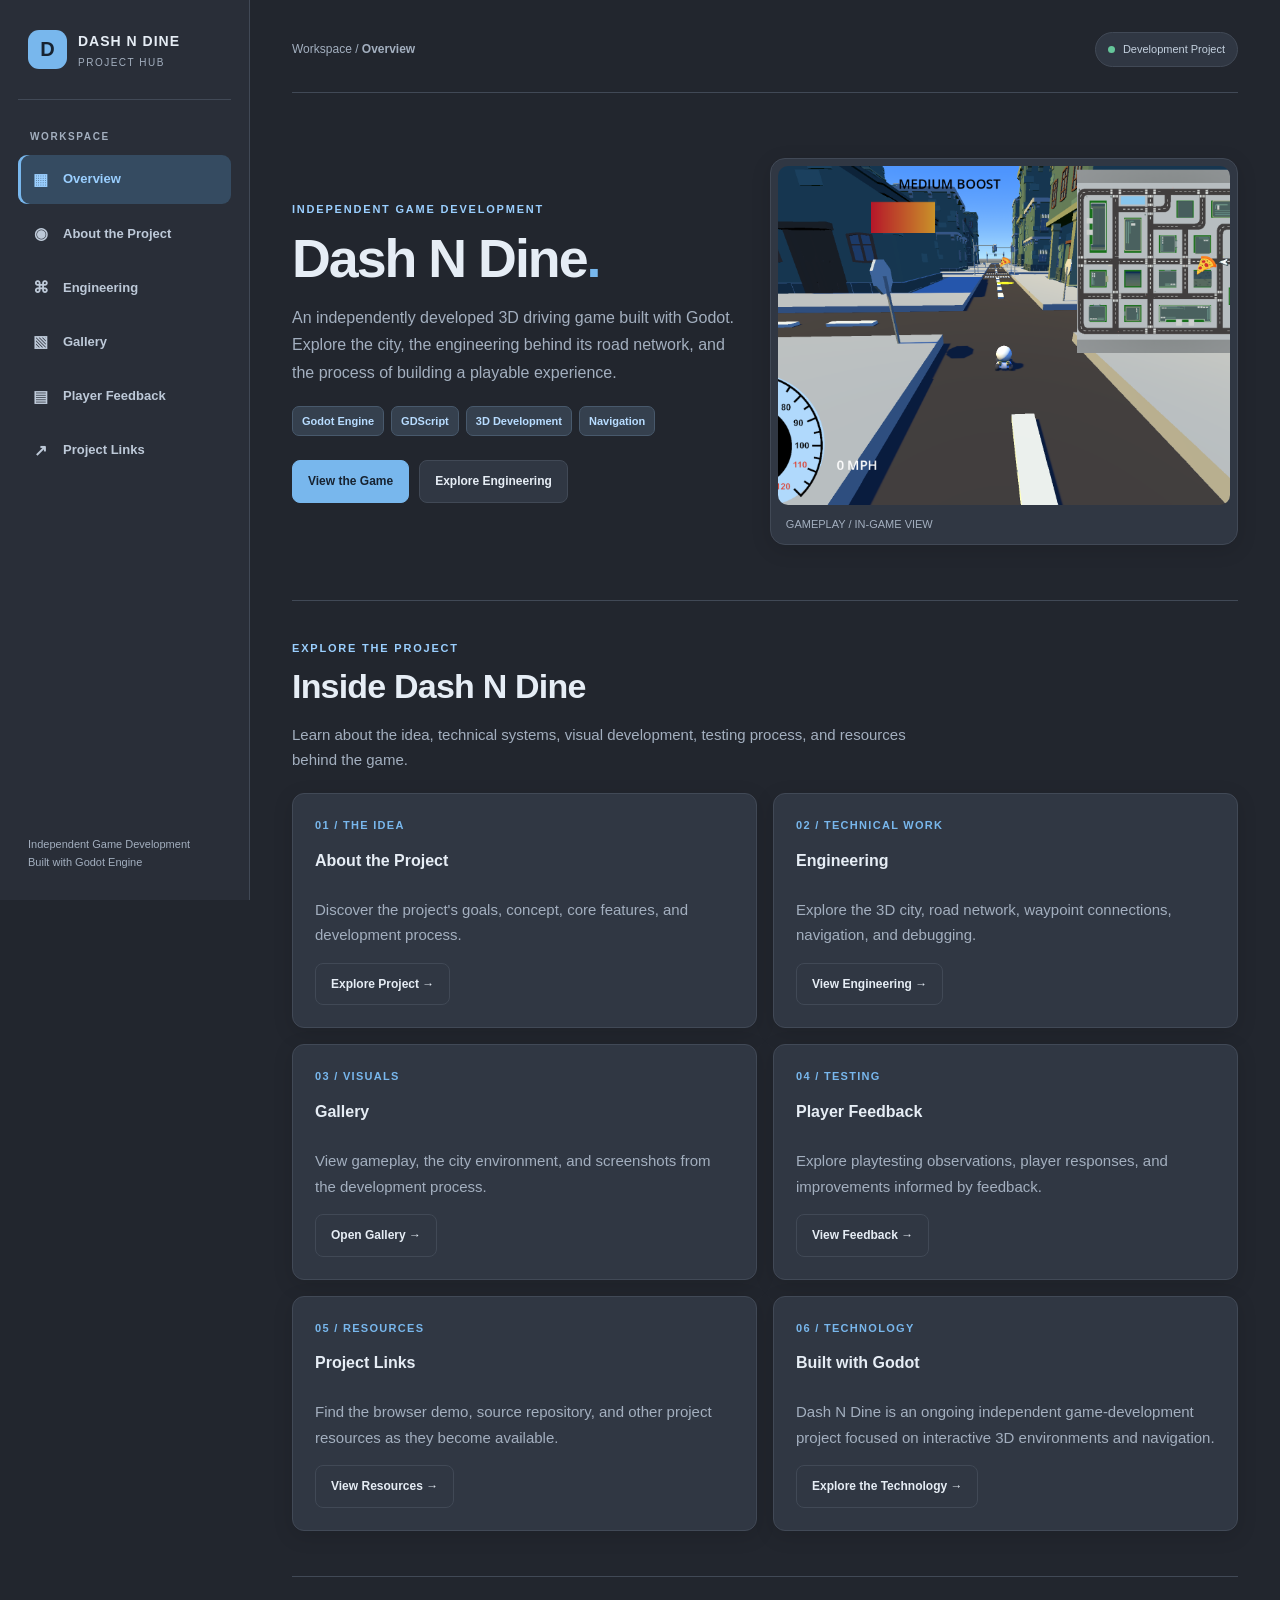
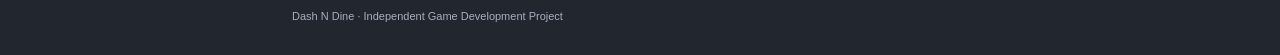
==== index.html @ 8d97a5c8 "Refactor styles and update navigation structure Updated color scheme and layout styles for improved " ====
<!DOCTYPE html>
<html lang="en">
<head>
  <meta charset="UTF-8">
  <meta name="viewport" content="width=device-width, initial-scale=1.0">
  <meta name="description" content="Dash N Dine — an independently developed 3D driving game built with Godot.">
  <meta name="theme-color" content="#22262e">
  <title>Dash N Dine | Project Hub</title>

  <style>
    :root {
      --bg: #22262e;
      --sidebar: #292e38;
      --panel: #303743;
      --blue: #78b7ed;
      --blue-dark: #9acfff;
      --blue-soft: #354b61;
      --text: #e6edf5;
      --muted: #a3afbf;
      --line: #414956;
      --shadow: 0 5px 20px #00000020;
    }

    * {
      box-sizing: border-box;
    }

    html {
      scroll-behavior: smooth;
    }

    body {
      margin: 0;
      background: var(--bg);
      color: var(--text);
      font: 15px/1.7 Arial, Helvetica, sans-serif;
    }

    a {
      color: inherit;
    }

    .sidebar {
      position: fixed;
      inset: 0 auto 0 0;
      width: 250px;
      background: var(--sidebar);
      border-right: 1px solid var(--line);
      padding: 28px 18px;
      display: flex;
      flex-direction: column;
      z-index: 10;
      overflow-y: auto;
    }

    .brand {
      display: flex;
      align-items: center;
      gap: 11px;
      padding: 0 10px 28px;
      border-bottom: 1px solid var(--line);
      text-decoration: none;
    }

    .brand-icon {
      display: grid;
      place-items: center;
      width: 39px;
      height: 39px;
      flex-shrink: 0;
      border-radius: 11px;
      background: var(--blue);
      color: #172331;
      font-weight: 900;
      font-size: 20px;
    }

    .brand-name {
      font-size: 14px;
      font-weight: 900;
      letter-spacing: 1px;
    }

    .brand-subtitle {
      display: block;
      color: var(--muted);
      font-size: 10px;
      letter-spacing: 1.5px;
    }

    .nav-label {
      padding: 28px 12px 10px;
      color: var(--muted);
      font-size: 10px;
      font-weight: 800;
      letter-spacing: 1.6px;
    }

    .nav-links {
      display: grid;
      gap: 5px;
    }

    .nav-links a {
      display: flex;
      align-items: center;
      gap: 12px;
      padding: 11px 12px;
      border-radius: 9px;
      color: #bdc9d8;
      font-size: 13px;
      font-weight: 600;
      text-decoration: none;
      transition: background .2s, color .2s;
    }

    .nav-links a:hover {
      background: #35404e;
      color: var(--blue-dark);
    }

    .nav-links a.active {
      background: var(--blue-soft);
      color: var(--blue-dark);
      box-shadow: inset 3px 0 var(--blue);
    }

    .nav-icon {
      width: 21px;
      text-align: center;
      font-size: 16px;
    }

    .sidebar-bottom {
      margin-top: auto;
      padding: 18px 10px 0;
      color: var(--muted);
      font-size: 11px;
    }

    main {
      margin-left: 250px;
      min-width: 0;
    }

    .content {
      width: min(1160px, 100%);
      margin: auto;
      padding: 32px 42px 0;
    }

    .topbar {
      display: flex;
      justify-content: space-between;
      align-items: center;
      gap: 15px;
      padding-bottom: 25px;
      border-bottom: 1px solid var(--line);
    }

    .breadcrumb {
      color: var(--muted);
      font-size: 12px;
    }

    .status {
      display: inline-flex;
      align-items: center;
      gap: 8px;
      background: var(--panel);
      border: 1px solid var(--line);
      border-radius: 20px;
      padding: 7px 12px;
      font-size: 11px;
      color: #c4d1df;
      white-space: nowrap;
    }

    .status-dot {
      width: 7px;
      height: 7px;
      border-radius: 50%;
      background: #65c69a;
    }

    .hero {
      display: grid;
      grid-template-columns: 1fr 1.05fr;
      align-items: center;
      gap: 32px;
      padding: 65px 0 55px;
      border-bottom: 1px solid var(--line);
    }

    .eyebrow {
      color: var(--blue-dark);
      font-size: 11px;
      font-weight: 800;
      letter-spacing: 1.8px;
      text-transform: uppercase;
    }

    h1 {
      margin: 9px 0 12px;
      font-size: clamp(36px, 4.2vw, 57px);
      line-height: 1.12;
      letter-spacing: -2px;
    }

    h2 {
      margin: 8px 0 12px;
      font-size: clamp(25px, 3vw, 34px);
      line-height: 1.2;
      letter-spacing: -.8px;
    }

    h3 {
      margin: 0 0 8px;
      font-size: 16px;
    }

    p {
      color: var(--muted);
    }

    .lead {
      max-width: 650px;
      font-size: 16px;
    }

    .hero-image {
      margin: 0;
      padding: 7px;
      background: var(--panel);
      border: 1px solid var(--line);
      border-radius: 15px;
      box-shadow: var(--shadow);
    }

    .hero-image img {
      display: block;
      width: 100%;
      aspect-ratio: 4 / 3;
      object-fit: cover;
      border-radius: 10px;
    }

    figcaption {
      padding: 10px 8px 4px;
      color: var(--muted);
      font-size: 11px;
    }

    .tags {
      display: flex;
      flex-wrap: wrap;
      gap: 7px;
      margin-top: 20px;
    }

    .tag {
      background: #35404e;
      border: 1px solid #48596c;
      color: #b8dcff;
      border-radius: 7px;
      padding: 5px 9px;
      font-size: 11px;
      font-weight: 700;
    }

    .actions {
      display: flex;
      flex-wrap: wrap;
      gap: 10px;
      margin-top: 24px;
    }

    .button {
      display: inline-block;
      border: 1px solid var(--line);
      border-radius: 8px;
      background: var(--panel);
      color: var(--text);
      padding: 10px 15px;
      font-size: 12px;
      font-weight: 700;
      text-decoration: none;
      transition: transform .2s, background .2s;
    }

    .button:hover {
      transform: translateY(-2px);
      background: #394352;
    }

    .button.primary {
      background: var(--blue);
      border-color: var(--blue);
      color: #172331;
    }

    .button.primary:hover {
      background: #9acfff;
    }

    .section-heading {
      margin: 38px 0 20px;
    }

    .section-heading p {
      max-width: 650px;
    }

    .grid {
      display: grid;
      grid-template-columns: repeat(2, minmax(0, 1fr));
      gap: 16px;
    }

    .card {
      min-width: 0;
      background: var(--panel);
      border: 1px solid var(--line);
      border-radius: 12px;
      padding: 22px;
      box-shadow: var(--shadow);
    }

    .card p:last-child {
      margin-bottom: 0;
    }

    .card-number {
      margin-bottom: 12px;
      color: var(--blue);
      font-size: 11px;
      font-weight: 800;
      letter-spacing: 1.3px;
    }

    .page-card {
      display: flex;
      flex-direction: column;
      min-height: 190px;
    }

    .page-card .button {
      align-self: flex-start;
      margin-top: auto;
    }

    footer {
      padding: 30px 0;
      color: var(--muted);
      font-size: 11px;
      border-top: 1px solid var(--line);
      margin-top: 45px;
    }

    @media (max-width: 1100px) {
      .sidebar {
        width: 215px;
      }

      main {
        margin-left: 215px;
      }

      .content {
        padding: 28px 25px 0;
      }

      .hero {
        grid-template-columns: 1fr;
      }

      .hero-image {
        max-width: 700px;
      }
    }

    @media (max-width: 700px) {
      .sidebar {
        position: sticky;
        top: 0;
        width: 100%;
        height: auto;
        padding: 10px 14px;
        border-right: 0;
        border-bottom: 1px solid var(--line);
      }

      .brand {
        padding: 0 2px 10px;
        border-bottom: 0;
      }

      .brand-icon {
        width: 32px;
        height: 32px;
        font-size: 16px;
      }

      .nav-label,
      .sidebar-bottom {
        display: none;
      }

      .nav-links {
        display: flex;
        gap: 5px;
        overflow-x: auto;
        padding: 3px 0;
      }

      .nav-links a {
        flex: 0 0 auto;
        padding: 8px 10px;
        font-size: 11px;
      }

      .nav-icon {
        display: none;
      }

      main {
        margin-left: 0;
      }

      .content {
        padding: 0 18px;
      }

      .topbar {
        padding: 18px 0;
      }

      .hero {
        padding: 40px 0;
      }

      .grid {
        grid-template-columns: 1fr;
      }

      h1 {
        font-size: 43px;
      }

      .status {
        font-size: 10px;
        padding: 6px 9px;
      }
    }
  </style>
</head>

<body>
  <aside class="sidebar">
    <a class="brand" href="index.html" aria-label="Dash N Dine home">
      <span class="brand-icon">D</span>
      <span>
        <span class="brand-name">DASH N DINE</span>
        <span class="brand-subtitle">PROJECT HUB</span>
      </span>
    </a>

    <div class="nav-label">WORKSPACE</div>

    <nav class="nav-links" aria-label="Main navigation">
      <a class="active" aria-current="page" href="index.html">
        <span class="nav-icon">▦</span>Overview
      </a>
      <a href="about.html">
        <span class="nav-icon">◉</span>About the Project
      </a>
      <a href="engineering.html">
        <span class="nav-icon">⌘</span>Engineering
      </a>
      <a href="gallery.html">
        <span class="nav-icon">▧</span>Gallery
      </a>
      <a href="feedback.html">
        <span class="nav-icon">▤</span>Player Feedback
      </a>
      <a href="links.html">
        <span class="nav-icon">↗</span>Project Links
      </a>
    </nav>

    <div class="sidebar-bottom">
      Independent Game Development<br>
      Built with Godot Engine
    </div>
  </aside>

  <main>
    <div class="content">
      <div class="topbar">
        <div class="breadcrumb">Workspace / <strong>Overview</strong></div>
        <div class="status">
          <span class="status-dot"></span>
          Development Project
        </div>
      </div>

      <section class="hero" id="overview">
        <div>
          <div class="eyebrow">Independent Game Development</div>
          <h1>Dash N Dine<span style="color:var(--blue)">.</span></h1>

          <p class="lead">
            An independently developed 3D driving game built with Godot.
            Explore the city, the engineering behind its road network,
            and the process of building a playable experience.
          </p>

          <div class="tags">
            <span class="tag">Godot Engine</span>
            <span class="tag">GDScript</span>
            <span class="tag">3D Development</span>
            <span class="tag">Navigation</span>
          </div>

          <div class="actions">
            <a class="button primary" href="gallery.html">View the Game</a>
            <a class="button" href="engineering.html">Explore Engineering</a>
          </div>
        </div>

        <figure class="hero-image">
          <img
            src="images/gameplay.png.png"
            alt="Dash N Dine gameplay with its city and minimap"
          >
          <figcaption>GAMEPLAY / IN-GAME VIEW</figcaption>
        </figure>
      </section>

      <div class="section-heading">
        <div class="eyebrow">EXPLORE THE PROJECT</div>
        <h2>Inside Dash N Dine</h2>
        <p>
          Learn about the idea, technical systems, visual development,
          testing process, and resources behind the game.
        </p>
      </div>

      <div class="grid">
        <article class="card page-card">
          <div class="card-number">01 / THE IDEA</div>
          <h3>About the Project</h3>
          <p>
            Discover the project's goals, concept, core features,
            and development process.
          </p>
          <a class="button" href="about.html">Explore Project →</a>
        </article>

        <article class="card page-card">
          <div class="card-number">02 / TECHNICAL WORK</div>
          <h3>Engineering</h3>
          <p>
            Explore the 3D city, road network, waypoint connections,
            navigation, and debugging.
          </p>
          <a class="button" href="engineering.html">View Engineering →</a>
        </article>

        <article class="card page-card">
          <div class="card-number">03 / VISUALS</div>
          <h3>Gallery</h3>
          <p>
            View gameplay, the city environment, and screenshots
            from the development process.
          </p>
          <a class="button" href="gallery.html">Open Gallery →</a>
        </article>

        <article class="card page-card">
          <div class="card-number">04 / TESTING</div>
          <h3>Player Feedback</h3>
          <p>
            Explore playtesting observations, player responses,
            and improvements informed by feedback.
          </p>
          <a class="button" href="feedback.html">View Feedback →</a>
        </article>

        <article class="card page-card">
          <div class="card-number">05 / RESOURCES</div>
          <h3>Project Links</h3>
          <p>
            Find the browser demo, source repository, and other
            project resources as they become available.
          </p>
          <a class="button" href="links.html">View Resources →</a>
        </article>

        <article class="card page-card">
          <div class="card-number">06 / TECHNOLOGY</div>
          <h3>Built with Godot</h3>
          <p>
            Dash N Dine is an ongoing independent game-development
            project focused on interactive 3D environments and navigation.
          </p>
          <a class="button" href="engineering.html">Explore the Technology →</a>
        </article>
      </div>

      <footer>
        Dash N Dine · Independent Game Development Project
      </footer>
    </div>
  </main>
</body>
</html>
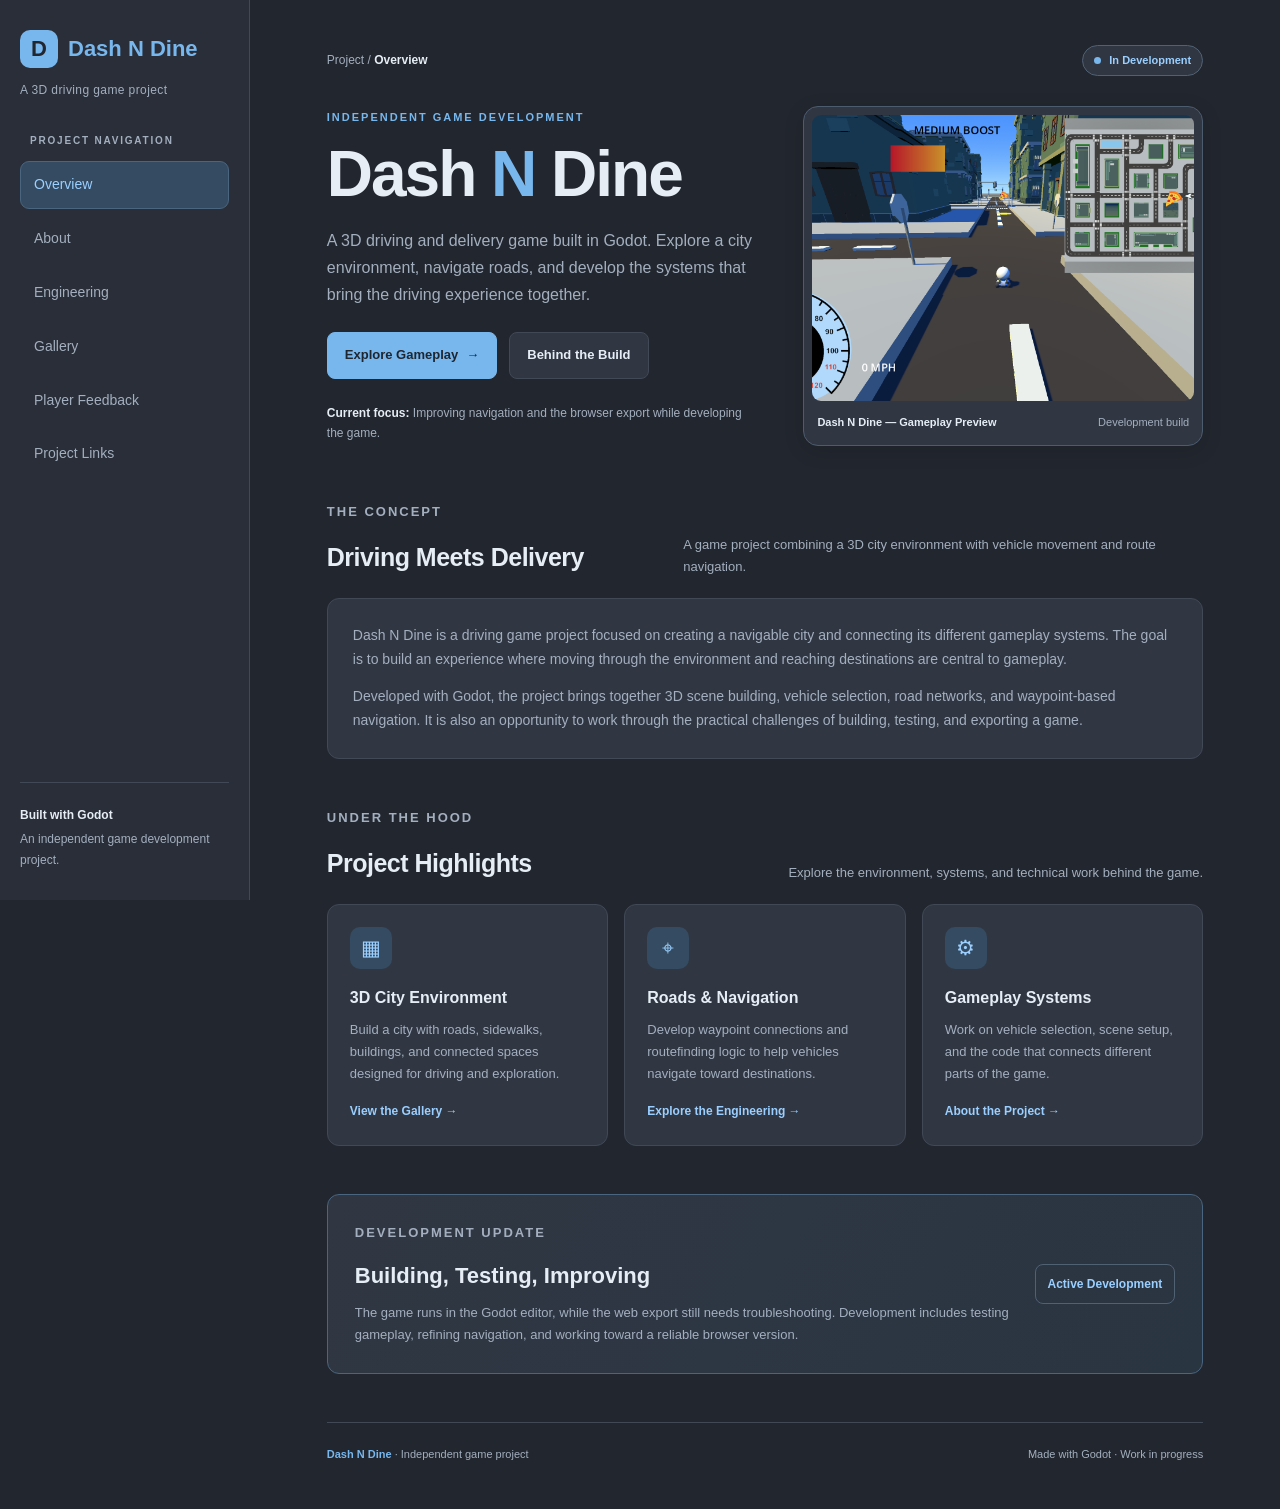
==== commit 1ef4c04f: "Update index.html" ====
--- a/index.html
+++ b/index.html
@@ -4,9 +4,8 @@
 <head>
   <meta charset="UTF-8">
   <meta name="viewport" content="width=device-width, initial-scale=1.0">
-  <meta name="description" content="Dash N Dine — an independently developed 3D driving game built with Godot.">
-  <meta name="theme-color" content="#22262e">
-  <title>Dash N Dine | Project Hub</title>
+  <meta name="description" content="Explore Dash N Dine, a 3D driving and delivery game built with Godot. Discover the gameplay, engineering, and development process.">
+  <title>Dash N Dine | Overview</title>
 
   <style>
     :root {
@@ -24,6 +23,8 @@
 
     * {
       box-sizing: border-box;
+      margin: 0;
+      padding: 0;
     }
 
     html {
@@ -31,331 +32,408 @@
     }
 
     body {
-      margin: 0;
       background: var(--bg);
       color: var(--text);
-      font: 15px/1.7 Arial, Helvetica, sans-serif;
+      font-family: "Segoe UI", Arial, sans-serif;
+      line-height: 1.7;
     }
 
     a {
       color: inherit;
+      text-decoration: none;
     }
 
     .sidebar {
       position: fixed;
       inset: 0 auto 0 0;
+      z-index: 10;
       width: 250px;
+      padding: 30px 20px;
       background: var(--sidebar);
       border-right: 1px solid var(--line);
-      padding: 28px 18px;
       display: flex;
       flex-direction: column;
-      z-index: 10;
-      overflow-y: auto;
     }
 
     .brand {
       display: flex;
       align-items: center;
-      gap: 11px;
-      padding: 0 10px 28px;
-      border-bottom: 1px solid var(--line);
-      text-decoration: none;
+      gap: 10px;
+      margin-bottom: 5px;
+      color: var(--blue);
+      font-size: 22px;
+      font-weight: 800;
+      line-height: 1.3;
     }
 
     .brand-icon {
-      display: grid;
-      place-items: center;
-      width: 39px;
-      height: 39px;
+      width: 38px;
+      height: 38px;
+      min-width: 38px;
+      display: inline-flex;
+      align-items: center;
+      justify-content: center;
       flex-shrink: 0;
-      border-radius: 11px;
-      background: var(--blue);
-      color: #172331;
+      border-radius: 10px;
+      background-color: var(--blue);
+      color: var(--bg);
+      font-size: 22px;
       font-weight: 900;
-      font-size: 20px;
-    }
-
-    .brand-name {
-      font-size: 14px;
-      font-weight: 900;
-      letter-spacing: 1px;
-    }
-
-    .brand-subtitle {
-      display: block;
-      color: var(--muted);
-      font-size: 10px;
-      letter-spacing: 1.5px;
+      line-height: 1;
+      text-align: center;
+      visibility: visible;
+      opacity: 1;
+    }
+
+    .tagline {
+      margin: 7px 0 32px;
+      color: var(--muted);
+      font-size: 12px;
+      letter-spacing: 0.4px;
     }
 
     .nav-label {
-      padding: 28px 12px 10px;
+      margin: 0 0 12px 10px;
       color: var(--muted);
       font-size: 10px;
       font-weight: 800;
-      letter-spacing: 1.6px;
+      letter-spacing: 1.8px;
+      text-transform: uppercase;
     }
 
     .nav-links {
-      display: grid;
-      gap: 5px;
+      display: flex;
+      flex-direction: column;
+      gap: 6px;
     }
 
     .nav-links a {
-      display: flex;
-      align-items: center;
-      gap: 12px;
-      padding: 11px 12px;
+      padding: 11px 13px;
+      border: 1px solid transparent;
       border-radius: 9px;
-      color: #bdc9d8;
-      font-size: 13px;
-      font-weight: 600;
-      text-decoration: none;
-      transition: background .2s, color .2s;
-    }
-
-    .nav-links a:hover {
-      background: #35404e;
-      color: var(--blue-dark);
-    }
-
+      color: var(--muted);
+      font-size: 14px;
+      transition: background 0.2s, color 0.2s;
+    }
+
+    .nav-links a:hover,
     .nav-links a.active {
       background: var(--blue-soft);
+      border-color: #496580;
       color: var(--blue-dark);
-      box-shadow: inset 3px 0 var(--blue);
-    }
-
-    .nav-icon {
-      width: 21px;
-      text-align: center;
-      font-size: 16px;
     }
 
     .sidebar-bottom {
       margin-top: auto;
-      padding: 18px 10px 0;
-      color: var(--muted);
-      font-size: 11px;
+      padding-top: 22px;
+      border-top: 1px solid var(--line);
+      color: var(--muted);
+      font-size: 12px;
+    }
+
+    .sidebar-bottom strong {
+      display: block;
+      margin-bottom: 4px;
+      color: var(--text);
     }
 
     main {
+      max-width: 1500px;
+      min-height: 100vh;
       margin-left: 250px;
-      min-width: 0;
-    }
-
-    .content {
-      width: min(1160px, 100%);
-      margin: auto;
-      padding: 32px 42px 0;
-    }
-
-    .topbar {
+      padding: 45px 6%;
+    }
+
+    .topline {
       display: flex;
       justify-content: space-between;
       align-items: center;
       gap: 15px;
-      padding-bottom: 25px;
-      border-bottom: 1px solid var(--line);
-    }
-
-    .breadcrumb {
+      margin-bottom: 30px;
       color: var(--muted);
       font-size: 12px;
+    }
+
+    .breadcrumb strong {
+      color: var(--text);
+      font-weight: 600;
     }
 
     .status {
       display: inline-flex;
       align-items: center;
       gap: 8px;
-      background: var(--panel);
-      border: 1px solid var(--line);
-      border-radius: 20px;
-      padding: 7px 12px;
+      padding: 5px 11px;
+      border: 1px solid #506174;
+      border-radius: 100px;
+      background: #303743;
+      color: var(--blue-dark);
+      white-space: nowrap;
       font-size: 11px;
-      color: #c4d1df;
-      white-space: nowrap;
+      font-weight: 700;
     }
 
     .status-dot {
       width: 7px;
       height: 7px;
       border-radius: 50%;
-      background: #65c69a;
+      background: var(--blue);
     }
 
     .hero {
       display: grid;
-      grid-template-columns: 1fr 1.05fr;
+      grid-template-columns: 1fr 0.92fr;
       align-items: center;
-      gap: 32px;
-      padding: 65px 0 55px;
-      border-bottom: 1px solid var(--line);
+      gap: 42px;
+      margin-bottom: 55px;
     }
 
     .eyebrow {
-      color: var(--blue-dark);
+      margin-bottom: 13px;
+      color: var(--blue);
       font-size: 11px;
       font-weight: 800;
-      letter-spacing: 1.8px;
+      letter-spacing: 2px;
       text-transform: uppercase;
     }
 
     h1 {
-      margin: 9px 0 12px;
-      font-size: clamp(36px, 4.2vw, 57px);
-      line-height: 1.12;
+      margin-bottom: 18px;
+      font-size: clamp(38px, 5vw, 64px);
+      font-weight: 850;
       letter-spacing: -2px;
-    }
-
-    h2 {
-      margin: 8px 0 12px;
-      font-size: clamp(25px, 3vw, 34px);
-      line-height: 1.2;
-      letter-spacing: -.8px;
-    }
-
-    h3 {
-      margin: 0 0 8px;
+      line-height: 1.08;
+    }
+
+    h1 span {
+      color: var(--blue);
+    }
+
+    .hero-description {
+      max-width: 540px;
+      margin-bottom: 24px;
+      color: var(--muted);
       font-size: 16px;
     }
 
-    p {
-      color: var(--muted);
-    }
-
-    .lead {
-      max-width: 650px;
-      font-size: 16px;
-    }
-
-    .hero-image {
-      margin: 0;
-      padding: 7px;
-      background: var(--panel);
-      border: 1px solid var(--line);
-      border-radius: 15px;
-      box-shadow: var(--shadow);
-    }
-
-    .hero-image img {
-      display: block;
-      width: 100%;
-      aspect-ratio: 4 / 3;
-      object-fit: cover;
-      border-radius: 10px;
-    }
-
-    figcaption {
-      padding: 10px 8px 4px;
-      color: var(--muted);
-      font-size: 11px;
-    }
-
-    .tags {
+    .hero-buttons {
       display: flex;
       flex-wrap: wrap;
-      gap: 7px;
-      margin-top: 20px;
-    }
-
-    .tag {
-      background: #35404e;
-      border: 1px solid #48596c;
-      color: #b8dcff;
-      border-radius: 7px;
-      padding: 5px 9px;
-      font-size: 11px;
-      font-weight: 700;
-    }
-
-    .actions {
-      display: flex;
-      flex-wrap: wrap;
-      gap: 10px;
-      margin-top: 24px;
+      gap: 12px;
+      margin-bottom: 24px;
     }
 
     .button {
-      display: inline-block;
+      display: inline-flex;
+      justify-content: center;
+      align-items: center;
+      gap: 8px;
+      padding: 11px 17px;
       border: 1px solid var(--line);
       border-radius: 8px;
       background: var(--panel);
       color: var(--text);
-      padding: 10px 15px;
-      font-size: 12px;
-      font-weight: 700;
-      text-decoration: none;
-      transition: transform .2s, background .2s;
+      font-size: 13px;
+      font-weight: 750;
+      transition: transform 0.2s, background 0.2s;
     }
 
     .button:hover {
       transform: translateY(-2px);
-      background: #394352;
-    }
-
-    .button.primary {
+      border-color: var(--blue);
+    }
+
+    .button-primary {
+      border-color: var(--blue);
       background: var(--blue);
-      border-color: var(--blue);
-      color: #172331;
-    }
-
-    .button.primary:hover {
-      background: #9acfff;
+      color: #202630;
+    }
+
+    .button-primary:hover {
+      background: var(--blue-dark);
+    }
+
+    .hero-note {
+      color: var(--muted);
+      font-size: 12px;
+    }
+
+    .hero-note strong {
+      color: var(--text);
+    }
+
+    .hero-image-wrap {
+      position: relative;
+      overflow: hidden;
+      padding: 8px;
+      border: 1px solid #4c5c6f;
+      border-radius: 15px;
+      background: var(--panel);
+      box-shadow: var(--shadow);
+    }
+
+    .hero-image {
+      display: block;
+      width: 100%;
+      aspect-ratio: 4 / 3;
+      border-radius: 9px;
+      object-fit: cover;
+      object-position: center;
+    }
+
+    .image-caption {
+      display: flex;
+      justify-content: space-between;
+      flex-wrap: wrap;
+      gap: 6px;
+      padding: 12px 5px 5px;
+      color: var(--muted);
+      font-size: 11px;
+    }
+
+    .image-caption strong {
+      color: var(--text);
+    }
+
+    .section {
+      margin-bottom: 48px;
     }
 
     .section-heading {
-      margin: 38px 0 20px;
+      display: flex;
+      justify-content: space-between;
+      align-items: end;
+      gap: 20px;
+      margin-bottom: 20px;
+    }
+
+    .section-heading h2 {
+      font-size: 25px;
+      font-weight: 800;
+      letter-spacing: -0.5px;
     }
 
     .section-heading p {
-      max-width: 650px;
-    }
-
-    .grid {
-      display: grid;
-      grid-template-columns: repeat(2, minmax(0, 1fr));
-      gap: 16px;
-    }
-
-    .card {
-      min-width: 0;
-      background: var(--panel);
+      max-width: 520px;
+      color: var(--muted);
+      font-size: 13px;
+    }
+
+    .overview-card {
+      padding: 25px;
       border: 1px solid var(--line);
       border-radius: 12px;
+      background: var(--panel);
+    }
+
+    .overview-card p {
+      color: var(--muted);
+      font-size: 14px;
+    }
+
+    .overview-card p + p {
+      margin-top: 13px;
+    }
+
+    .feature-grid {
+      display: grid;
+      grid-template-columns: repeat(3, minmax(0, 1fr));
+      gap: 16px;
+    }
+
+    .feature-card {
       padding: 22px;
-      box-shadow: var(--shadow);
-    }
-
-    .card p:last-child {
-      margin-bottom: 0;
-    }
-
-    .card-number {
-      margin-bottom: 12px;
+      border: 1px solid var(--line);
+      border-radius: 12px;
+      background: var(--panel);
+      transition: transform 0.2s, border-color 0.2s;
+    }
+
+    .feature-card:hover {
+      transform: translateY(-3px);
+      border-color: #5c83a6;
+    }
+
+    .feature-icon {
+      display: flex;
+      align-items: center;
+      justify-content: center;
+      width: 42px;
+      height: 42px;
+      margin-bottom: 15px;
+      border-radius: 10px;
+      background: var(--blue-soft);
+      color: var(--blue-dark);
+      font-size: 21px;
+    }
+
+    .feature-card h3 {
+      margin-bottom: 8px;
+      font-size: 16px;
+    }
+
+    .feature-card p {
+      color: var(--muted);
+      font-size: 13px;
+    }
+
+    .feature-link {
+      display: inline-block;
+      margin-top: 15px;
+      color: var(--blue-dark);
+      font-size: 12px;
+      font-weight: 750;
+    }
+
+    .feature-link:hover {
+      text-decoration: underline;
+    }
+
+    .development-panel {
+      display: grid;
+      grid-template-columns: 1fr auto;
+      align-items: center;
+      gap: 25px;
+      padding: 27px;
+      border: 1px solid #496580;
+      border-radius: 12px;
+      background: linear-gradient(120deg, #303743, #2a3542);
+    }
+
+    .development-panel h2 {
+      margin-bottom: 8px;
+      font-size: 22px;
+    }
+
+    .development-panel p {
+      max-width: 680px;
+      color: var(--muted);
+      font-size: 13px;
+    }
+
+    .development-tag {
+      padding: 9px 12px;
+      border: 1px solid #506174;
+      border-radius: 8px;
+      color: var(--blue-dark);
+      font-size: 12px;
+      font-weight: 750;
+      white-space: nowrap;
+    }
+
+    .footer {
+      display: flex;
+      justify-content: space-between;
+      flex-wrap: wrap;
+      gap: 12px;
+      padding-top: 22px;
+      border-top: 1px solid var(--line);
+      color: var(--muted);
+      font-size: 11px;
+    }
+
+    .footer strong {
       color: var(--blue);
-      font-size: 11px;
-      font-weight: 800;
-      letter-spacing: 1.3px;
-    }
-
-    .page-card {
-      display: flex;
-      flex-direction: column;
-      min-height: 190px;
-    }
-
-    .page-card .button {
-      align-self: flex-start;
-      margin-top: auto;
-    }
-
-    footer {
-      padding: 30px 0;
-      color: var(--muted);
-      font-size: 11px;
-      border-top: 1px solid var(--line);
-      margin-top: 45px;
     }
 
     @media (max-width: 1100px) {
@@ -365,92 +443,122 @@
 
       main {
         margin-left: 215px;
-      }
-
-      .content {
-        padding: 28px 25px 0;
+        padding: 35px 4%;
       }
 
       .hero {
-        grid-template-columns: 1fr;
-      }
-
-      .hero-image {
-        max-width: 700px;
-      }
-    }
-
-    @media (max-width: 700px) {
+        gap: 25px;
+      }
+
+      .feature-grid {
+        grid-template-columns: repeat(2, minmax(0, 1fr));
+      }
+    }
+
+    @media (max-width: 760px) {
       .sidebar {
         position: sticky;
         top: 0;
         width: 100%;
         height: auto;
-        padding: 10px 14px;
-        border-right: 0;
+        padding: 12px 16px;
+        border-right: none;
         border-bottom: 1px solid var(--line);
       }
 
       .brand {
-        padding: 0 2px 10px;
-        border-bottom: 0;
+        margin: 0;
+        font-size: 19px;
       }
 
       .brand-icon {
-        width: 32px;
-        height: 32px;
-        font-size: 16px;
-      }
-
+        width: 34px;
+        height: 34px;
+        min-width: 34px;
+        font-size: 20px;
+      }
+
+      .tagline,
       .nav-label,
       .sidebar-bottom {
         display: none;
       }
 
       .nav-links {
-        display: flex;
+        flex-direction: row;
         gap: 5px;
         overflow-x: auto;
-        padding: 3px 0;
+        margin-top: 10px;
+        padding-bottom: 2px;
       }
 
       .nav-links a {
-        flex: 0 0 auto;
-        padding: 8px 10px;
-        font-size: 11px;
-      }
-
-      .nav-icon {
-        display: none;
+        flex-shrink: 0;
+        padding: 7px 10px;
+        font-size: 12px;
       }
 
       main {
         margin-left: 0;
-      }
-
-      .content {
-        padding: 0 18px;
-      }
-
-      .topbar {
-        padding: 18px 0;
+        padding: 28px 20px;
       }
 
       .hero {
-        padding: 40px 0;
-      }
-
-      .grid {
         grid-template-columns: 1fr;
+        gap: 25px;
       }
 
       h1 {
-        font-size: 43px;
-      }
-
-      .status {
-        font-size: 10px;
-        padding: 6px 9px;
+        font-size: 46px;
+      }
+
+      .section-heading {
+        align-items: start;
+        flex-direction: column;
+        gap: 5px;
+      }
+
+      .development-panel {
+        grid-template-columns: 1fr;
+      }
+
+      .development-tag {
+        justify-self: start;
+      }
+    }
+
+    @media (max-width: 480px) {
+      main {
+        padding: 22px 15px;
+      }
+
+      .topline {
+        align-items: start;
+        flex-direction: column;
+        gap: 10px;
+        margin-bottom: 25px;
+      }
+
+      h1 {
+        font-size: 40px;
+      }
+
+      .hero-description {
+        font-size: 14px;
+      }
+
+      .feature-grid {
+        grid-template-columns: 1fr;
+      }
+
+      .overview-card,
+      .feature-card,
+      .development-panel {
+        padding: 20px;
+      }
+
+      .hero-buttons .button {
+        flex: 1;
       }
     }
   </style>
@@ -459,160 +567,178 @@
 <body>
   <aside class="sidebar">
     <a class="brand" href="index.html" aria-label="Dash N Dine home">
-      <span class="brand-icon">D</span>
-      <span>
-        <span class="brand-name">DASH N DINE</span>
-        <span class="brand-subtitle">PROJECT HUB</span>
-      </span>
+      <span class="brand-icon" aria-hidden="true">D</span>
+      <span>Dash N Dine</span>
     </a>
 
-    <div class="nav-label">WORKSPACE</div>
+    <p class="tagline">A 3D driving game project</p>
+
+    <p class="nav-label">Project Navigation</p>
 
     <nav class="nav-links" aria-label="Main navigation">
-      <a class="active" aria-current="page" href="index.html">
-        <span class="nav-icon">▦</span>Overview
-      </a>
-      <a href="about.html">
-        <span class="nav-icon">◉</span>About the Project
-      </a>
-      <a href="engineering.html">
-        <span class="nav-icon">⌘</span>Engineering
-      </a>
-      <a href="gallery.html">
-        <span class="nav-icon">▧</span>Gallery
-      </a>
-      <a href="feedback.html">
-        <span class="nav-icon">▤</span>Player Feedback
-      </a>
-      <a href="links.html">
-        <span class="nav-icon">↗</span>Project Links
-      </a>
+      <a class="active" href="index.html" aria-current="page">Overview</a>
+      <a href="about.html">About</a>
+      <a href="engineering.html">Engineering</a>
+      <a href="gallery.html">Gallery</a>
+      <a href="feedback.html">Player Feedback</a>
+      <a href="links.html">Project Links</a>
     </nav>
 
     <div class="sidebar-bottom">
-      Independent Game Development<br>
-      Built with Godot Engine
+      <strong>Built with Godot</strong>
+      An independent game development project.
     </div>
   </aside>
 
   <main>
-    <div class="content">
-      <div class="topbar">
-        <div class="breadcrumb">Workspace / <strong>Overview</strong></div>
-        <div class="status">
-          <span class="status-dot"></span>
-          Development Project
+    <div class="topline">
+      <div class="breadcrumb">Project / <strong>Overview</strong></div>
+      <div class="status">
+        <span class="status-dot"></span>
+        In Development
+      </div>
+    </div>
+
+    <section class="hero">
+      <div class="hero-content">
+        <p class="eyebrow">Independent Game Development</p>
+
+        <h1>Dash <span>N</span> Dine</h1>
+
+        <p class="hero-description">
+          A 3D driving and delivery game built in Godot. Explore a city
+          environment, navigate roads, and develop the systems that bring
+          the driving experience together.
+        </p>
+
+        <div class="hero-buttons">
+          <a class="button button-primary" href="gallery.html">
+            Explore Gameplay <span aria-hidden="true">→</span>
+          </a>
+          <a class="button" href="engineering.html">
+            Behind the Build
+          </a>
+        </div>
+
+        <p class="hero-note">
+          <strong>Current focus:</strong> Improving navigation and the
+          browser export while developing the game.
+        </p>
+      </div>
+
+      <div class="hero-image-wrap">
+        <img
+          class="hero-image"
+          src="images/gameplay.png.png"
+          alt="Gameplay screenshot from Dash N Dine"
+          fetchpriority="high"
+        >
+        <div class="image-caption">
+          <strong>Dash N Dine — Gameplay Preview</strong>
+          <span>Development build</span>
         </div>
       </div>
-
-      <section class="hero" id="overview">
+    </section>
+
+    <section class="section">
+      <div class="section-heading">
         <div>
-          <div class="eyebrow">Independent Game Development</div>
-          <h1>Dash N Dine<span style="color:var(--blue)">.</span></h1>
-
-          <p class="lead">
-            An independently developed 3D driving game built with Godot.
-            Explore the city, the engineering behind its road network,
-            and the process of building a playable experience.
-          </p>
-
-          <div class="tags">
-            <span class="tag">Godot Engine</span>
-            <span class="tag">GDScript</span>
-            <span class="tag">3D Development</span>
-            <span class="tag">Navigation</span>
-          </div>
-
-          <div class="actions">
-            <a class="button primary" href="gallery.html">View the Game</a>
-            <a class="button" href="engineering.html">Explore Engineering</a>
-          </div>
+          <p class="eyebrow">The Concept</p>
+          <h2>Driving Meets Delivery</h2>
         </div>
-
-        <figure class="hero-image">
-          <img
-            src="images/gameplay.png.png"
-            alt="Dash N Dine gameplay with its city and minimap"
-          >
-          <figcaption>GAMEPLAY / IN-GAME VIEW</figcaption>
-        </figure>
-      </section>
-
-      <div class="section-heading">
-        <div class="eyebrow">EXPLORE THE PROJECT</div>
-        <h2>Inside Dash N Dine</h2>
         <p>
-          Learn about the idea, technical systems, visual development,
-          testing process, and resources behind the game.
+          A game project combining a 3D city environment with vehicle
+          movement and route navigation.
         </p>
       </div>
 
-      <div class="grid">
-        <article class="card page-card">
-          <div class="card-number">01 / THE IDEA</div>
-          <h3>About the Project</h3>
+      <div class="overview-card">
+        <p>
+          Dash N Dine is a driving game project focused on creating a
+          navigable city and connecting its different gameplay systems.
+          The goal is to build an experience where moving through the
+          environment and reaching destinations are central to gameplay.
+        </p>
+        <p>
+          Developed with Godot, the project brings together 3D scene
+          building, vehicle selection, road networks, and waypoint-based
+          navigation. It is also an opportunity to work through the
+          practical challenges of building, testing, and exporting a game.
+        </p>
+      </div>
+    </section>
+
+    <section class="section">
+      <div class="section-heading">
+        <div>
+          <p class="eyebrow">Under the Hood</p>
+          <h2>Project Highlights</h2>
+        </div>
+        <p>
+          Explore the environment, systems, and technical work behind
+          the game.
+        </p>
+      </div>
+
+      <div class="feature-grid">
+        <article class="feature-card">
+          <div class="feature-icon" aria-hidden="true">▦</div>
+          <h3>3D City Environment</h3>
           <p>
-            Discover the project's goals, concept, core features,
-            and development process.
+            Build a city with roads, sidewalks, buildings, and connected
+            spaces designed for driving and exploration.
           </p>
-          <a class="button" href="about.html">Explore Project →</a>
+          <a class="feature-link" href="gallery.html">
+            View the Gallery →
+          </a>
         </article>
 
-        <article class="card page-card">
-          <div class="card-number">02 / TECHNICAL WORK</div>
-          <h3>Engineering</h3>
+        <article class="feature-card">
+          <div class="feature-icon" aria-hidden="true">⌖</div>
+          <h3>Roads & Navigation</h3>
           <p>
-            Explore the 3D city, road network, waypoint connections,
-            navigation, and debugging.
+            Develop waypoint connections and routefinding logic to help
+            vehicles navigate toward destinations.
           </p>
-          <a class="button" href="engineering.html">View Engineering →</a>
+          <a class="feature-link" href="engineering.html">
+            Explore the Engineering →
+          </a>
         </article>
 
-        <article class="card page-card">
-          <div class="card-number">03 / VISUALS</div>
-          <h3>Gallery</h3>
+        <article class="feature-card">
+          <div class="feature-icon" aria-hidden="true">⚙</div>
+          <h3>Gameplay Systems</h3>
           <p>
-            View gameplay, the city environment, and screenshots
-            from the development process.
+            Work on vehicle selection, scene setup, and the code that
+            connects different parts of the game.
           </p>
-          <a class="button" href="gallery.html">Open Gallery →</a>
-        </article>
-
-        <article class="card page-card">
-          <div class="card-number">04 / TESTING</div>
-          <h3>Player Feedback</h3>
-          <p>
-            Explore playtesting observations, player responses,
-            and improvements informed by feedback.
-          </p>
-          <a class="button" href="feedback.html">View Feedback →</a>
-        </article>
-
-        <article class="card page-card">
-          <div class="card-number">05 / RESOURCES</div>
-          <h3>Project Links</h3>
-          <p>
-            Find the browser demo, source repository, and other
-            project resources as they become available.
-          </p>
-          <a class="button" href="links.html">View Resources →</a>
-        </article>
-
-        <article class="card page-card">
-          <div class="card-number">06 / TECHNOLOGY</div>
-          <h3>Built with Godot</h3>
-          <p>
-            Dash N Dine is an ongoing independent game-development
-            project focused on interactive 3D environments and navigation.
-          </p>
-          <a class="button" href="engineering.html">Explore the Technology →</a>
+          <a class="feature-link" href="about.html">
+            About the Project →
+          </a>
         </article>
       </div>
-
-      <footer>
-        Dash N Dine · Independent Game Development Project
-      </footer>
-    </div>
+    </section>
+
+    <section class="section">
+      <div class="development-panel">
+        <div>
+          <p class="eyebrow">Development Update</p>
+          <h2>Building, Testing, Improving</h2>
+          <p>
+            The game runs in the Godot editor, while the web export still
+            needs troubleshooting. Development includes testing gameplay,
+            refining navigation, and working toward a reliable browser
+            version.
+          </p>
+        </div>
+        <span class="development-tag">Active Development</span>
+      </div>
+    </section>
+
+    <footer class="footer">
+      <span><strong>Dash N Dine</strong> · Independent game project</span>
+      <span>Made with Godot · Work in progress</span>
+    </footer>
   </main>
 </body>
 </html>
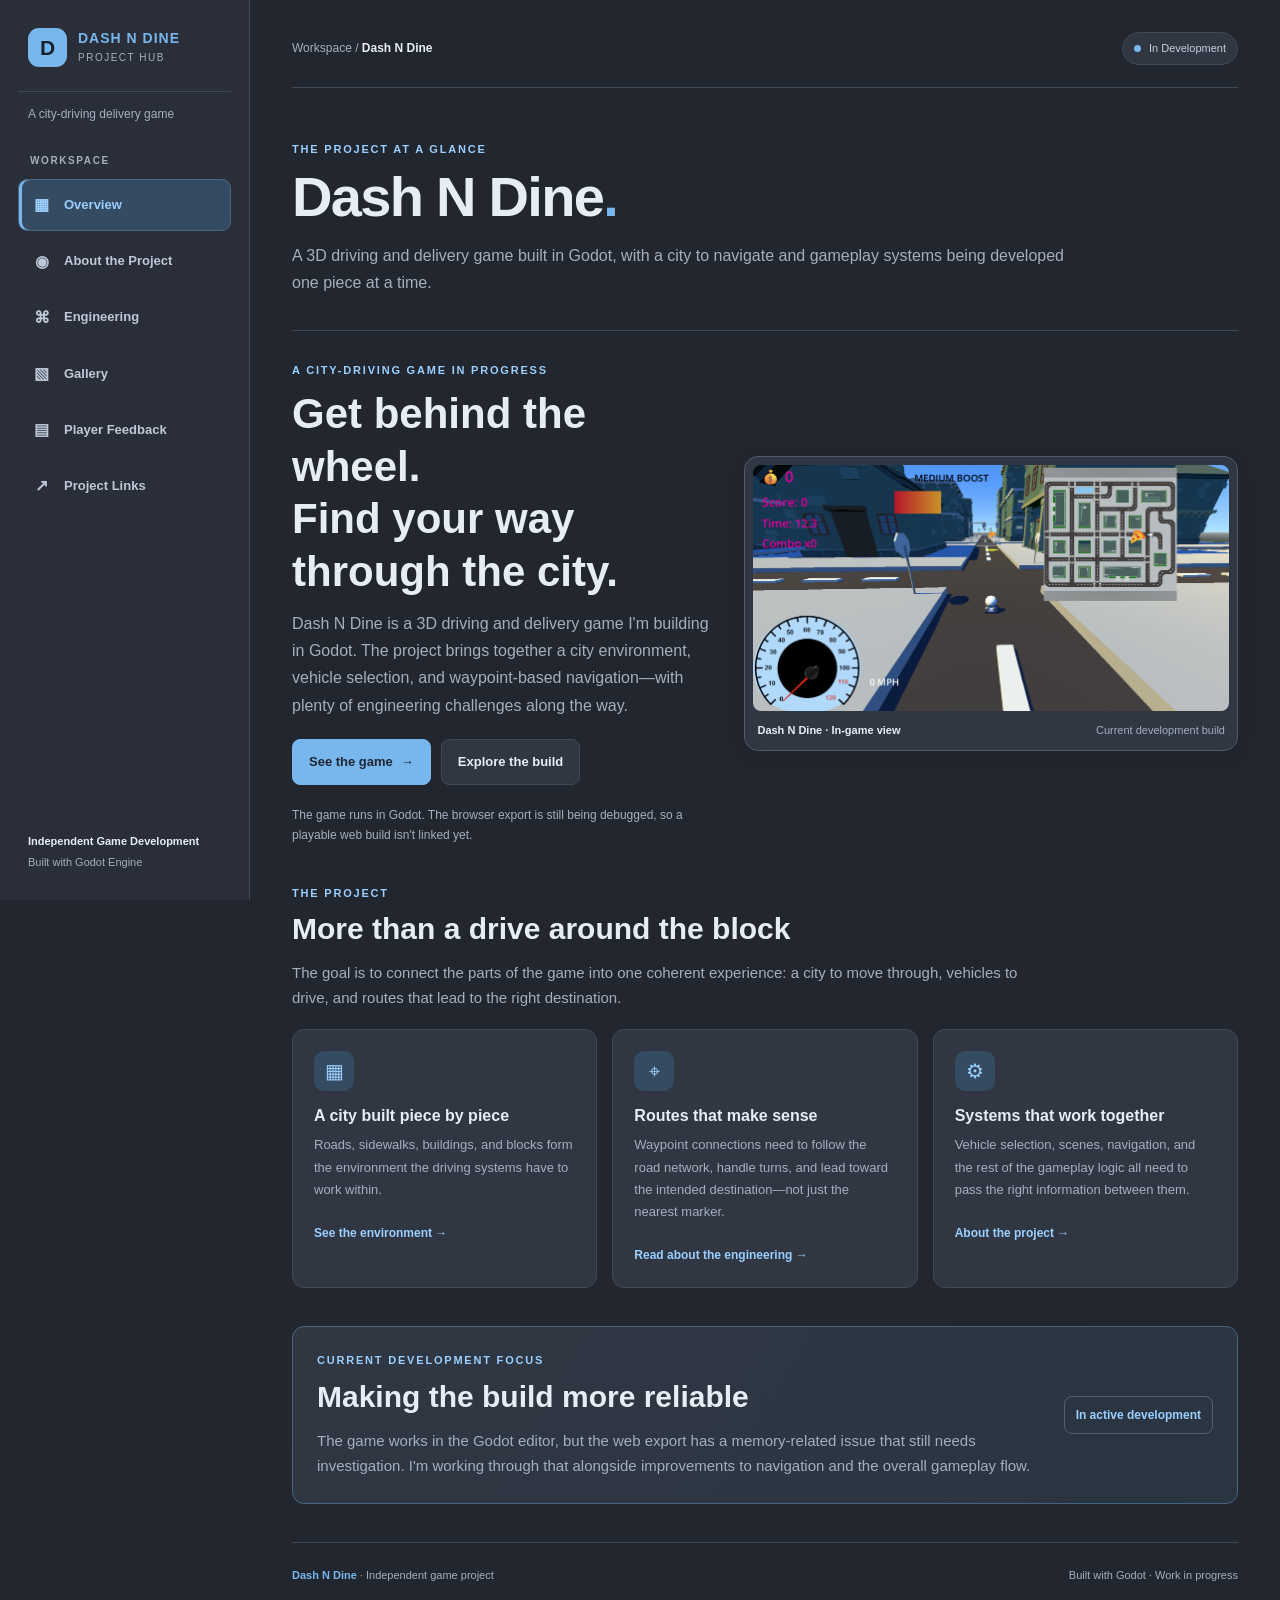
==== commit 9eae3a49: "Add files via upload" ====
--- a/index.html
+++ b/index.html
@@ -1,744 +1,120 @@
-
 <!DOCTYPE html>
 <html lang="en">
 <head>
   <meta charset="UTF-8">
   <meta name="viewport" content="width=device-width, initial-scale=1.0">
-  <meta name="description" content="Explore Dash N Dine, a 3D driving and delivery game built with Godot. Discover the gameplay, engineering, and development process.">
-  <title>Dash N Dine | Overview</title>
-
-  <style>
-    :root {
-      --bg: #22262e;
-      --sidebar: #292e38;
-      --panel: #303743;
-      --blue: #78b7ed;
-      --blue-dark: #9acfff;
-      --blue-soft: #354b61;
-      --text: #e6edf5;
-      --muted: #a3afbf;
-      --line: #414956;
-      --shadow: 0 5px 20px #00000020;
-    }
-
-    * {
-      box-sizing: border-box;
-      margin: 0;
-      padding: 0;
-    }
-
-    html {
-      scroll-behavior: smooth;
-    }
-
-    body {
-      background: var(--bg);
-      color: var(--text);
-      font-family: "Segoe UI", Arial, sans-serif;
-      line-height: 1.7;
-    }
-
-    a {
-      color: inherit;
-      text-decoration: none;
-    }
-
-    .sidebar {
-      position: fixed;
-      inset: 0 auto 0 0;
-      z-index: 10;
-      width: 250px;
-      padding: 30px 20px;
-      background: var(--sidebar);
-      border-right: 1px solid var(--line);
-      display: flex;
-      flex-direction: column;
-    }
-
-    .brand {
-      display: flex;
-      align-items: center;
-      gap: 10px;
-      margin-bottom: 5px;
-      color: var(--blue);
-      font-size: 22px;
-      font-weight: 800;
-      line-height: 1.3;
-    }
-
-    .brand-icon {
-      width: 38px;
-      height: 38px;
-      min-width: 38px;
-      display: inline-flex;
-      align-items: center;
-      justify-content: center;
-      flex-shrink: 0;
-      border-radius: 10px;
-      background-color: var(--blue);
-      color: var(--bg);
-      font-size: 22px;
-      font-weight: 900;
-      line-height: 1;
-      text-align: center;
-      visibility: visible;
-      opacity: 1;
-    }
-
-    .tagline {
-      margin: 7px 0 32px;
-      color: var(--muted);
-      font-size: 12px;
-      letter-spacing: 0.4px;
-    }
-
-    .nav-label {
-      margin: 0 0 12px 10px;
-      color: var(--muted);
-      font-size: 10px;
-      font-weight: 800;
-      letter-spacing: 1.8px;
-      text-transform: uppercase;
-    }
-
-    .nav-links {
-      display: flex;
-      flex-direction: column;
-      gap: 6px;
-    }
-
-    .nav-links a {
-      padding: 11px 13px;
-      border: 1px solid transparent;
-      border-radius: 9px;
-      color: var(--muted);
-      font-size: 14px;
-      transition: background 0.2s, color 0.2s;
-    }
-
-    .nav-links a:hover,
-    .nav-links a.active {
-      background: var(--blue-soft);
-      border-color: #496580;
-      color: var(--blue-dark);
-    }
-
-    .sidebar-bottom {
-      margin-top: auto;
-      padding-top: 22px;
-      border-top: 1px solid var(--line);
-      color: var(--muted);
-      font-size: 12px;
-    }
-
-    .sidebar-bottom strong {
-      display: block;
-      margin-bottom: 4px;
-      color: var(--text);
-    }
-
-    main {
-      max-width: 1500px;
-      min-height: 100vh;
-      margin-left: 250px;
-      padding: 45px 6%;
-    }
-
-    .topline {
-      display: flex;
-      justify-content: space-between;
-      align-items: center;
-      gap: 15px;
-      margin-bottom: 30px;
-      color: var(--muted);
-      font-size: 12px;
-    }
-
-    .breadcrumb strong {
-      color: var(--text);
-      font-weight: 600;
-    }
-
-    .status {
-      display: inline-flex;
-      align-items: center;
-      gap: 8px;
-      padding: 5px 11px;
-      border: 1px solid #506174;
-      border-radius: 100px;
-      background: #303743;
-      color: var(--blue-dark);
-      white-space: nowrap;
-      font-size: 11px;
-      font-weight: 700;
-    }
-
-    .status-dot {
-      width: 7px;
-      height: 7px;
-      border-radius: 50%;
-      background: var(--blue);
-    }
-
-    .hero {
-      display: grid;
-      grid-template-columns: 1fr 0.92fr;
-      align-items: center;
-      gap: 42px;
-      margin-bottom: 55px;
-    }
-
-    .eyebrow {
-      margin-bottom: 13px;
-      color: var(--blue);
-      font-size: 11px;
-      font-weight: 800;
-      letter-spacing: 2px;
-      text-transform: uppercase;
-    }
-
-    h1 {
-      margin-bottom: 18px;
-      font-size: clamp(38px, 5vw, 64px);
-      font-weight: 850;
-      letter-spacing: -2px;
-      line-height: 1.08;
-    }
-
-    h1 span {
-      color: var(--blue);
-    }
-
-    .hero-description {
-      max-width: 540px;
-      margin-bottom: 24px;
-      color: var(--muted);
-      font-size: 16px;
-    }
-
-    .hero-buttons {
-      display: flex;
-      flex-wrap: wrap;
-      gap: 12px;
-      margin-bottom: 24px;
-    }
-
-    .button {
-      display: inline-flex;
-      justify-content: center;
-      align-items: center;
-      gap: 8px;
-      padding: 11px 17px;
-      border: 1px solid var(--line);
-      border-radius: 8px;
-      background: var(--panel);
-      color: var(--text);
-      font-size: 13px;
-      font-weight: 750;
-      transition: transform 0.2s, background 0.2s;
-    }
-
-    .button:hover {
-      transform: translateY(-2px);
-      border-color: var(--blue);
-    }
-
-    .button-primary {
-      border-color: var(--blue);
-      background: var(--blue);
-      color: #202630;
-    }
-
-    .button-primary:hover {
-      background: var(--blue-dark);
-    }
-
-    .hero-note {
-      color: var(--muted);
-      font-size: 12px;
-    }
-
-    .hero-note strong {
-      color: var(--text);
-    }
-
-    .hero-image-wrap {
-      position: relative;
-      overflow: hidden;
-      padding: 8px;
-      border: 1px solid #4c5c6f;
-      border-radius: 15px;
-      background: var(--panel);
-      box-shadow: var(--shadow);
-    }
-
-    .hero-image {
-      display: block;
-      width: 100%;
-      aspect-ratio: 4 / 3;
-      border-radius: 9px;
-      object-fit: cover;
-      object-position: center;
-    }
-
-    .image-caption {
-      display: flex;
-      justify-content: space-between;
-      flex-wrap: wrap;
-      gap: 6px;
-      padding: 12px 5px 5px;
-      color: var(--muted);
-      font-size: 11px;
-    }
-
-    .image-caption strong {
-      color: var(--text);
-    }
-
-    .section {
-      margin-bottom: 48px;
-    }
-
-    .section-heading {
-      display: flex;
-      justify-content: space-between;
-      align-items: end;
-      gap: 20px;
-      margin-bottom: 20px;
-    }
-
-    .section-heading h2 {
-      font-size: 25px;
-      font-weight: 800;
-      letter-spacing: -0.5px;
-    }
-
-    .section-heading p {
-      max-width: 520px;
-      color: var(--muted);
-      font-size: 13px;
-    }
-
-    .overview-card {
-      padding: 25px;
-      border: 1px solid var(--line);
-      border-radius: 12px;
-      background: var(--panel);
-    }
-
-    .overview-card p {
-      color: var(--muted);
-      font-size: 14px;
-    }
-
-    .overview-card p + p {
-      margin-top: 13px;
-    }
-
-    .feature-grid {
-      display: grid;
-      grid-template-columns: repeat(3, minmax(0, 1fr));
-      gap: 16px;
-    }
-
-    .feature-card {
-      padding: 22px;
-      border: 1px solid var(--line);
-      border-radius: 12px;
-      background: var(--panel);
-      transition: transform 0.2s, border-color 0.2s;
-    }
-
-    .feature-card:hover {
-      transform: translateY(-3px);
-      border-color: #5c83a6;
-    }
-
-    .feature-icon {
-      display: flex;
-      align-items: center;
-      justify-content: center;
-      width: 42px;
-      height: 42px;
-      margin-bottom: 15px;
-      border-radius: 10px;
-      background: var(--blue-soft);
-      color: var(--blue-dark);
-      font-size: 21px;
-    }
-
-    .feature-card h3 {
-      margin-bottom: 8px;
-      font-size: 16px;
-    }
-
-    .feature-card p {
-      color: var(--muted);
-      font-size: 13px;
-    }
-
-    .feature-link {
-      display: inline-block;
-      margin-top: 15px;
-      color: var(--blue-dark);
-      font-size: 12px;
-      font-weight: 750;
-    }
-
-    .feature-link:hover {
-      text-decoration: underline;
-    }
-
-    .development-panel {
-      display: grid;
-      grid-template-columns: 1fr auto;
-      align-items: center;
-      gap: 25px;
-      padding: 27px;
-      border: 1px solid #496580;
-      border-radius: 12px;
-      background: linear-gradient(120deg, #303743, #2a3542);
-    }
-
-    .development-panel h2 {
-      margin-bottom: 8px;
-      font-size: 22px;
-    }
-
-    .development-panel p {
-      max-width: 680px;
-      color: var(--muted);
-      font-size: 13px;
-    }
-
-    .development-tag {
-      padding: 9px 12px;
-      border: 1px solid #506174;
-      border-radius: 8px;
-      color: var(--blue-dark);
-      font-size: 12px;
-      font-weight: 750;
-      white-space: nowrap;
-    }
-
-    .footer {
-      display: flex;
-      justify-content: space-between;
-      flex-wrap: wrap;
-      gap: 12px;
-      padding-top: 22px;
-      border-top: 1px solid var(--line);
-      color: var(--muted);
-      font-size: 11px;
-    }
-
-    .footer strong {
-      color: var(--blue);
-    }
-
-    @media (max-width: 1100px) {
-      .sidebar {
-        width: 215px;
-      }
-
-      main {
-        margin-left: 215px;
-        padding: 35px 4%;
-      }
-
-      .hero {
-        gap: 25px;
-      }
-
-      .feature-grid {
-        grid-template-columns: repeat(2, minmax(0, 1fr));
-      }
-    }
-
-    @media (max-width: 760px) {
-      .sidebar {
-        position: sticky;
-        top: 0;
-        width: 100%;
-        height: auto;
-        padding: 12px 16px;
-        border-right: none;
-        border-bottom: 1px solid var(--line);
-      }
-
-      .brand {
-        margin: 0;
-        font-size: 19px;
-      }
-
-      .brand-icon {
-        width: 34px;
-        height: 34px;
-        min-width: 34px;
-        font-size: 20px;
-      }
-
-      .tagline,
-      .nav-label,
-      .sidebar-bottom {
-        display: none;
-      }
-
-      .nav-links {
-        flex-direction: row;
-        gap: 5px;
-        overflow-x: auto;
-        margin-top: 10px;
-        padding-bottom: 2px;
-      }
-
-      .nav-links a {
-        flex-shrink: 0;
-        padding: 7px 10px;
-        font-size: 12px;
-      }
-
-      main {
-        margin-left: 0;
-        padding: 28px 20px;
-      }
-
-      .hero {
-        grid-template-columns: 1fr;
-        gap: 25px;
-      }
-
-      h1 {
-        font-size: 46px;
-      }
-
-      .section-heading {
-        align-items: start;
-        flex-direction: column;
-        gap: 5px;
-      }
-
-      .development-panel {
-        grid-template-columns: 1fr;
-      }
-
-      .development-tag {
-        justify-self: start;
-      }
-    }
-
-    @media (max-width: 480px) {
-      main {
-        padding: 22px 15px;
-      }
-
-      .topline {
-        align-items: start;
-        flex-direction: column;
-        gap: 10px;
-        margin-bottom: 25px;
-      }
-
-      h1 {
-        font-size: 40px;
-      }
-
-      .hero-description {
-        font-size: 14px;
-      }
-
-      .feature-grid {
-        grid-template-columns: 1fr;
-      }
-
-      .overview-card,
-      .feature-card,
-      .development-panel {
-        padding: 20px;
-      }
-
-      .hero-buttons .button {
-        flex: 1;
-      }
-    }
-  </style>
+  <meta name="theme-color" content="#22262e">
+  <meta name="description" content="Dash N Dine is a 3D driving and delivery game in development with Godot. Explore gameplay, city design, navigation systems, and the development process.">
+  <title>Overview | Dash N Dine</title>
+  <link rel="stylesheet" href="styles.css">
+  <meta name="color-scheme" content="dark">
 </head>
-
 <body>
   <aside class="sidebar">
     <a class="brand" href="index.html" aria-label="Dash N Dine home">
       <span class="brand-icon" aria-hidden="true">D</span>
-      <span>Dash N Dine</span>
+      <span>
+        <span class="brand-name">DASH N DINE</span>
+        <span class="brand-subtitle">PROJECT HUB</span>
+      </span>
     </a>
-
-    <p class="tagline">A 3D driving game project</p>
-
-    <p class="nav-label">Project Navigation</p>
-
+    <div class="tagline">A city-driving delivery game</div>
+    <div class="nav-label">WORKSPACE</div>
     <nav class="nav-links" aria-label="Main navigation">
-      <a class="active" href="index.html" aria-current="page">Overview</a>
-      <a href="about.html">About</a>
-      <a href="engineering.html">Engineering</a>
-      <a href="gallery.html">Gallery</a>
-      <a href="feedback.html">Player Feedback</a>
-      <a href="links.html">Project Links</a>
+      <a href="index.html" class="active" aria-current="page"><span class="nav-icon" aria-hidden="true">▦</span>Overview</a>
+      <a href="about.html"><span class="nav-icon" aria-hidden="true">◉</span>About the Project</a>
+      <a href="engineering.html"><span class="nav-icon" aria-hidden="true">⌘</span>Engineering</a>
+      <a href="gallery.html"><span class="nav-icon" aria-hidden="true">▧</span>Gallery</a>
+      <a href="feedback.html"><span class="nav-icon" aria-hidden="true">▤</span>Player Feedback</a>
+      <a href="links.html"><span class="nav-icon" aria-hidden="true">↗</span>Project Links</a>
     </nav>
-
     <div class="sidebar-bottom">
-      <strong>Built with Godot</strong>
-      An independent game development project.
+      <strong>Independent Game Development</strong>
+      Built with Godot Engine
     </div>
   </aside>
 
   <main>
-    <div class="topline">
-      <div class="breadcrumb">Project / <strong>Overview</strong></div>
-      <div class="status">
-        <span class="status-dot"></span>
-        In Development
-      </div>
+    <div class="content">
+      <header class="topbar">
+        <div class="breadcrumb">Workspace / <strong>Dash N Dine</strong></div>
+        <div class="status"><span class="status-dot"></span>In Development</div>
+      </header>
+
+      <section class="hero">
+        <div class="eyebrow">The project at a glance</div>
+        <h1>Dash N Dine<span style="color:var(--blue)">.</span></h1>
+        <p class="lead">A 3D driving and delivery game built in Godot, with a city to navigate and gameplay systems being developed one piece at a time.</p>
+      </section>
+
+
+      <section class="section hero-layout" style="margin-top:30px">
+        <div>
+          <div class="eyebrow">A city-driving game in progress</div>
+          <h2 style="font-size:clamp(29px,3.5vw,42px)">Get behind the wheel.<br>Find your way through the city.</h2>
+          <p class="lead">
+            Dash N Dine is a 3D driving and delivery game I'm building in Godot.
+            The project brings together a city environment, vehicle selection,
+            and waypoint-based navigation—with plenty of engineering challenges
+            along the way.
+          </p>
+          <div class="button-row">
+            <a class="button button-primary" href="gallery.html">See the game <span aria-hidden="true">→</span></a>
+            <a class="button" href="engineering.html">Explore the build</a>
+          </div>
+          <p style="font-size:12px">The game runs in Godot. The browser export is still being debugged, so a playable web build isn't linked yet.</p>
+        </div>
+        <div class="hero-image-frame">
+          <img class="hero-image" src="images/gameplay.png.png" alt="Dash N Dine gameplay screenshot, shown at its original aspect ratio" fetchpriority="high">
+          <div class="image-caption"><strong>Dash N Dine · In-game view</strong><span>Current development build</span></div>
+        </div>
+      </section>
+
+      <section class="section">
+        <div class="section-heading">
+          <div class="eyebrow">The project</div>
+          <h2>More than a drive around the block</h2>
+          <p>The goal is to connect the parts of the game into one coherent experience: a city to move through, vehicles to drive, and routes that lead to the right destination.</p>
+        </div>
+        <div class="feature-grid">
+          <article class="feature-card">
+            <div class="feature-icon" aria-hidden="true">▦</div>
+            <h3>A city built piece by piece</h3>
+            <p>Roads, sidewalks, buildings, and blocks form the environment the driving systems have to work within.</p>
+            <a class="feature-link" href="gallery.html">See the environment →</a>
+          </article>
+          <article class="feature-card">
+            <div class="feature-icon" aria-hidden="true">⌖</div>
+            <h3>Routes that make sense</h3>
+            <p>Waypoint connections need to follow the road network, handle turns, and lead toward the intended destination—not just the nearest marker.</p>
+            <a class="feature-link" href="engineering.html">Read about the engineering →</a>
+          </article>
+          <article class="feature-card">
+            <div class="feature-icon" aria-hidden="true">⚙</div>
+            <h3>Systems that work together</h3>
+            <p>Vehicle selection, scenes, navigation, and the rest of the gameplay logic all need to pass the right information between them.</p>
+            <a class="feature-link" href="about.html">About the project →</a>
+          </article>
+        </div>
+      </section>
+
+      <section class="section">
+        <div class="development-panel">
+          <div>
+            <div class="eyebrow">Current development focus</div>
+            <h2>Making the build more reliable</h2>
+            <p>The game works in the Godot editor, but the web export has a memory-related issue that still needs investigation. I'm working through that alongside improvements to navigation and the overall gameplay flow.</p>
+          </div>
+          <span class="development-tag">In active development</span>
+        </div>
+      </section>
+
+
+      <footer class="footer">
+        <span><strong>Dash N Dine</strong> · Independent game project</span>
+        <span>Built with Godot · Work in progress</span>
+      </footer>
     </div>
-
-    <section class="hero">
-      <div class="hero-content">
-        <p class="eyebrow">Independent Game Development</p>
-
-        <h1>Dash <span>N</span> Dine</h1>
-
-        <p class="hero-description">
-          A 3D driving and delivery game built in Godot. Explore a city
-          environment, navigate roads, and develop the systems that bring
-          the driving experience together.
-        </p>
-
-        <div class="hero-buttons">
-          <a class="button button-primary" href="gallery.html">
-            Explore Gameplay <span aria-hidden="true">→</span>
-          </a>
-          <a class="button" href="engineering.html">
-            Behind the Build
-          </a>
-        </div>
-
-        <p class="hero-note">
-          <strong>Current focus:</strong> Improving navigation and the
-          browser export while developing the game.
-        </p>
-      </div>
-
-      <div class="hero-image-wrap">
-        <img
-          class="hero-image"
-          src="images/gameplay.png.png"
-          alt="Gameplay screenshot from Dash N Dine"
-          fetchpriority="high"
-        >
-        <div class="image-caption">
-          <strong>Dash N Dine — Gameplay Preview</strong>
-          <span>Development build</span>
-        </div>
-      </div>
-    </section>
-
-    <section class="section">
-      <div class="section-heading">
-        <div>
-          <p class="eyebrow">The Concept</p>
-          <h2>Driving Meets Delivery</h2>
-        </div>
-        <p>
-          A game project combining a 3D city environment with vehicle
-          movement and route navigation.
-        </p>
-      </div>
-
-      <div class="overview-card">
-        <p>
-          Dash N Dine is a driving game project focused on creating a
-          navigable city and connecting its different gameplay systems.
-          The goal is to build an experience where moving through the
-          environment and reaching destinations are central to gameplay.
-        </p>
-        <p>
-          Developed with Godot, the project brings together 3D scene
-          building, vehicle selection, road networks, and waypoint-based
-          navigation. It is also an opportunity to work through the
-          practical challenges of building, testing, and exporting a game.
-        </p>
-      </div>
-    </section>
-
-    <section class="section">
-      <div class="section-heading">
-        <div>
-          <p class="eyebrow">Under the Hood</p>
-          <h2>Project Highlights</h2>
-        </div>
-        <p>
-          Explore the environment, systems, and technical work behind
-          the game.
-        </p>
-      </div>
-
-      <div class="feature-grid">
-        <article class="feature-card">
-          <div class="feature-icon" aria-hidden="true">▦</div>
-          <h3>3D City Environment</h3>
-          <p>
-            Build a city with roads, sidewalks, buildings, and connected
-            spaces designed for driving and exploration.
-          </p>
-          <a class="feature-link" href="gallery.html">
-            View the Gallery →
-          </a>
-        </article>
-
-        <article class="feature-card">
-          <div class="feature-icon" aria-hidden="true">⌖</div>
-          <h3>Roads & Navigation</h3>
-          <p>
-            Develop waypoint connections and routefinding logic to help
-            vehicles navigate toward destinations.
-          </p>
-          <a class="feature-link" href="engineering.html">
-            Explore the Engineering →
-          </a>
-        </article>
-
-        <article class="feature-card">
-          <div class="feature-icon" aria-hidden="true">⚙</div>
-          <h3>Gameplay Systems</h3>
-          <p>
-            Work on vehicle selection, scene setup, and the code that
-            connects different parts of the game.
-          </p>
-          <a class="feature-link" href="about.html">
-            About the Project →
-          </a>
-        </article>
-      </div>
-    </section>
-
-    <section class="section">
-      <div class="development-panel">
-        <div>
-          <p class="eyebrow">Development Update</p>
-          <h2>Building, Testing, Improving</h2>
-          <p>
-            The game runs in the Godot editor, while the web export still
-            needs troubleshooting. Development includes testing gameplay,
-            refining navigation, and working toward a reliable browser
-            version.
-          </p>
-        </div>
-        <span class="development-tag">Active Development</span>
-      </div>
-    </section>
-
-    <footer class="footer">
-      <span><strong>Dash N Dine</strong> · Independent game project</span>
-      <span>Made with Godot · Work in progress</span>
-    </footer>
   </main>
 </body>
 </html>
--- a/styles.css
+++ b/styles.css
@@ -0,0 +1,260 @@
+/* Dash N Dine shared site styles */
+:root {
+  --bg: #22262e;
+  --sidebar: #292e38;
+  --panel: #303743;
+  --blue: #78b7ed;
+  --blue-dark: #9acfff;
+  --blue-soft: #354b61;
+  --text: #e6edf5;
+  --muted: #a3afbf;
+  --line: #414956;
+  --shadow: 0 5px 20px #00000020;
+}
+* { box-sizing: border-box; }
+html { scroll-behavior: smooth; }
+body {
+  margin: 0;
+  background: var(--bg);
+  color: var(--text);
+  font: 15px/1.7 "Segoe UI", Arial, Helvetica, sans-serif;
+}
+a { color: var(--blue-dark); }
+a:focus-visible, button:focus-visible, input:focus-visible,
+select:focus-visible, textarea:focus-visible {
+  outline: 2px solid var(--blue);
+  outline-offset: 3px;
+}
+.sidebar {
+  position: fixed;
+  inset: 0 auto 0 0;
+  z-index: 100;
+  display: flex;
+  flex-direction: column;
+  width: 250px;
+  height: 100vh;
+  padding: 28px 18px;
+  overflow-y: auto;
+  background: var(--sidebar);
+  border-right: 1px solid var(--line);
+}
+.brand {
+  display: flex;
+  align-items: center;
+  gap: 11px;
+  padding: 0 10px 24px;
+  border-bottom: 1px solid var(--line);
+  color: var(--blue);
+  text-decoration: none;
+}
+.brand-icon {
+  display: inline-flex;
+  align-items: center;
+  justify-content: center;
+  flex: 0 0 39px;
+  width: 39px;
+  height: 39px;
+  border-radius: 11px;
+  background: var(--blue);
+  color: #172331;
+  font-size: 21px;
+  font-weight: 900;
+  line-height: 1;
+}
+.brand-name { display: block; font-size: 14px; font-weight: 900; letter-spacing: 1px; line-height: 1.4; }
+.brand-subtitle { display: block; color: var(--muted); font-size: 10px; letter-spacing: 1.5px; }
+.tagline { margin: 12px 10px 0; color: var(--muted); font-size: 12px; }
+.nav-label {
+  margin: 28px 12px 10px;
+  color: var(--muted);
+  font-size: 10px;
+  font-weight: 800;
+  letter-spacing: 1.6px;
+}
+.nav-links { display: grid; gap: 5px; }
+.nav-links a {
+  display: flex;
+  align-items: center;
+  gap: 12px;
+  padding: 11px 12px;
+  border: 1px solid transparent;
+  border-radius: 9px;
+  color: #bdc9d8;
+  font-size: 13px;
+  font-weight: 600;
+  text-decoration: none;
+  transition: background .2s, color .2s;
+}
+.nav-links a:hover { background: #35404e; color: var(--blue-dark); }
+.nav-links a.active {
+  background: var(--blue-soft);
+  border-color: #496580;
+  color: var(--blue-dark);
+  box-shadow: inset 3px 0 var(--blue);
+}
+.nav-icon { width: 21px; flex: 0 0 21px; text-align: center; font-size: 16px; }
+.sidebar-bottom {
+  margin-top: auto;
+  padding: 18px 10px 0;
+  color: var(--muted);
+  font-size: 11px;
+}
+.sidebar-bottom strong { display: block; margin-bottom: 3px; color: var(--text); }
+main { min-width: 0; margin-left: 250px; }
+.content { width: min(1180px, 100%); margin: 0 auto; padding: 32px 42px 0; }
+.topbar {
+  display: flex;
+  justify-content: space-between;
+  align-items: center;
+  gap: 16px;
+  padding-bottom: 22px;
+  margin-bottom: 32px;
+  border-bottom: 1px solid var(--line);
+}
+.breadcrumb { color: var(--muted); font-size: 12px; }
+.breadcrumb strong { color: var(--text); font-weight: 600; }
+.status, .pill {
+  display: inline-flex;
+  align-items: center;
+  gap: 8px;
+  padding: 6px 11px;
+  border: 1px solid var(--line);
+  border-radius: 100px;
+  background: var(--panel);
+  color: #c4d1df;
+  font-size: 11px;
+  white-space: nowrap;
+}
+.status-dot { width: 7px; height: 7px; flex: 0 0 7px; border-radius: 50%; background: var(--blue); }
+.eyebrow {
+  margin-bottom: 8px;
+  color: var(--blue-dark);
+  font-size: 11px;
+  font-weight: 800;
+  letter-spacing: 1.8px;
+  text-transform: uppercase;
+}
+h1 { margin: 8px 0 14px; font-size: clamp(34px, 4.5vw, 56px); line-height: 1.1; letter-spacing: -1.7px; }
+h2 { margin: 8px 0 12px; font-size: clamp(22px, 2.5vw, 30px); line-height: 1.25; }
+h3 { margin: 0 0 8px; font-size: 16px; line-height: 1.35; }
+p { margin: 0 0 12px; color: var(--muted); }
+p:last-child { margin-bottom: 0; }
+.lead, .intro { max-width: 790px; font-size: 16px; }
+.hero { padding: 20px 0 34px; border-bottom: 1px solid var(--line); }
+.section { margin-top: 38px; }
+.section-heading { margin-bottom: 18px; }
+.section-heading p { max-width: 740px; }
+.grid { display: grid; grid-template-columns: repeat(2, minmax(0, 1fr)); gap: 17px; margin-top: 22px; }
+.panel, .card {
+  min-width: 0;
+  padding: 23px;
+  border: 1px solid var(--line);
+  border-radius: 13px;
+  background: var(--panel);
+  box-shadow: var(--shadow);
+}
+.card-number, .number { margin-bottom: 10px; color: var(--blue); font-size: 11px; font-weight: 800; letter-spacing: 1.2px; }
+.note {
+  margin-top: 20px;
+  padding: 17px 19px;
+  border: 1px solid #48596c;
+  border-left: 4px solid var(--blue);
+  border-radius: 0 9px 9px 0;
+  background: #303d4c;
+  color: var(--muted);
+}
+.pill { display: inline-block; margin: 3px 4px 3px 0; padding: 5px 10px; background: var(--blue-soft); color: var(--blue-dark); }
+.media {
+  display: block;
+  width: 100%;
+  height: auto;
+  margin-top: 17px;
+  border: 1px solid var(--line);
+  border-radius: 10px;
+  object-fit: contain;
+}
+.media-caption { margin-top: 9px; color: var(--muted); font-size: 12px; }
+.hero-layout { display: grid; grid-template-columns: minmax(0, .92fr) minmax(0, 1.08fr); align-items: center; gap: 32px; }
+.hero-image-frame { min-width: 0; padding: 8px; border: 1px solid #4c5c6f; border-radius: 14px; background: var(--panel); box-shadow: var(--shadow); }
+.hero-image { display: block; width: 100%; height: auto; max-height: 650px; border-radius: 8px; object-fit: contain; }
+.image-caption { display: flex; justify-content: space-between; flex-wrap: wrap; gap: 6px; padding: 10px 4px 2px; color: var(--muted); font-size: 11px; }
+.image-caption strong { color: var(--text); }
+.button {
+  display: inline-flex;
+  align-items: center;
+  justify-content: center;
+  gap: 8px;
+  padding: 11px 16px;
+  border: 1px solid var(--line);
+  border-radius: 8px;
+  background: var(--panel);
+  color: var(--text);
+  font-size: 13px;
+  font-weight: 750;
+  text-decoration: none;
+  cursor: pointer;
+  transition: transform .2s, background .2s, border-color .2s;
+}
+.button:hover { transform: translateY(-1px); border-color: var(--blue); }
+.button-primary { border-color: var(--blue); background: var(--blue); color: #202630; }
+.button-primary:hover { background: var(--blue-dark); }
+.button-row { display: flex; flex-wrap: wrap; gap: 10px; margin: 20px 0; }
+.feature-grid { display: grid; grid-template-columns: repeat(3, minmax(0, 1fr)); gap: 15px; }
+.feature-card { padding: 21px; border: 1px solid var(--line); border-radius: 12px; background: var(--panel); transition: transform .2s, border-color .2s; }
+.feature-card:hover { transform: translateY(-2px); border-color: #5c83a6; }
+.feature-icon { display: grid; place-items: center; width: 40px; height: 40px; margin-bottom: 14px; border-radius: 10px; background: var(--blue-soft); color: var(--blue-dark); font-size: 20px; }
+.feature-card p, .caption { font-size: 13px; }
+.feature-link { display: inline-block; margin-top: 10px; font-size: 12px; font-weight: 750; text-decoration: none; }
+.feature-link:hover { text-decoration: underline; }
+.development-panel { display: flex; align-items: center; justify-content: space-between; gap: 22px; padding: 24px; border: 1px solid #496580; border-radius: 12px; background: linear-gradient(120deg, #303743, #2a3542); }
+.development-tag { flex-shrink: 0; padding: 8px 11px; border: 1px solid #506174; border-radius: 8px; color: var(--blue-dark); font-size: 12px; font-weight: 750; }
+.gallery-grid { display: grid; grid-template-columns: repeat(2, minmax(0, 1fr)); gap: 18px; margin-top: 24px; }
+.gallery-card img { display: block; width: 100%; height: auto; border-radius: 9px; border: 1px solid var(--line); }
+.gallery-card h2 { margin-top: 14px; font-size: 20px; }
+ul { padding-left: 22px; color: var(--muted); }
+li { margin-bottom: 7px; }
+.field { margin: 17px 0; }
+label { display: block; margin-bottom: 7px; font-size: 13px; font-weight: 700; }
+input, select, textarea { display: block; width: 100%; padding: 12px; border: 1px solid var(--line); border-radius: 9px; background: var(--bg); color: var(--text); font: inherit; }
+input::placeholder, textarea::placeholder { color: #8995a6; }
+textarea { min-height: 135px; resize: vertical; }
+.form-notice { margin-top: 14px; padding: 12px; border-radius: 9px; background: var(--blue-soft); color: var(--blue-dark); font-size: 13px; overflow-wrap: anywhere; }
+.form-notice[hidden] { display: none; }
+.link-card { display: flex; flex-direction: column; align-items: flex-start; }
+.link-card .button { margin-top: auto; }
+.link-card p { margin-bottom: 18px; }
+.footer { display: flex; justify-content: space-between; flex-wrap: wrap; gap: 10px; padding: 23px 0 28px; margin-top: 38px; border-top: 1px solid var(--line); color: var(--muted); font-size: 11px; }
+.footer strong { color: var(--blue); }
+@media (max-width: 1100px) {
+  .sidebar { width: 215px; }
+  main { margin-left: 215px; }
+  .content { padding: 28px 25px 0; }
+  .hero-layout { gap: 22px; }
+  .feature-grid { grid-template-columns: repeat(2, minmax(0, 1fr)); }
+}
+@media (max-width: 760px) {
+  .sidebar { position: sticky; top: 0; width: 100%; height: auto; padding: 10px 14px; border-right: 0; border-bottom: 1px solid var(--line); }
+  .brand { padding: 0 2px 9px; border-bottom: 0; }
+  .brand-icon { flex-basis: 34px; width: 34px; height: 34px; font-size: 19px; }
+  .tagline, .nav-label, .sidebar-bottom { display: none; }
+  .nav-links { display: flex; gap: 5px; overflow-x: auto; padding: 2px 0; }
+  .nav-links a { flex: 0 0 auto; padding: 8px 10px; font-size: 11px; }
+  .nav-icon { display: none; }
+  main { margin-left: 0; }
+  .content { padding: 0 18px; }
+  .topbar { align-items: flex-start; flex-direction: column; padding: 18px 0; margin-bottom: 24px; }
+  .hero-layout { grid-template-columns: 1fr; }
+  .grid, .gallery-grid { grid-template-columns: 1fr; }
+  .feature-grid { grid-template-columns: 1fr; }
+  .development-panel { align-items: flex-start; flex-direction: column; }
+}
+@media (max-width: 480px) {
+  .content { padding: 0 15px; }
+  h1 { font-size: clamp(32px, 10vw, 43px); }
+  .panel, .card { padding: 19px; }
+  .topbar { gap: 10px; }
+}
+@media (prefers-reduced-motion: reduce) {
+  html { scroll-behavior: auto; }
+  *, *::before, *::after { transition: none !important; }
+}
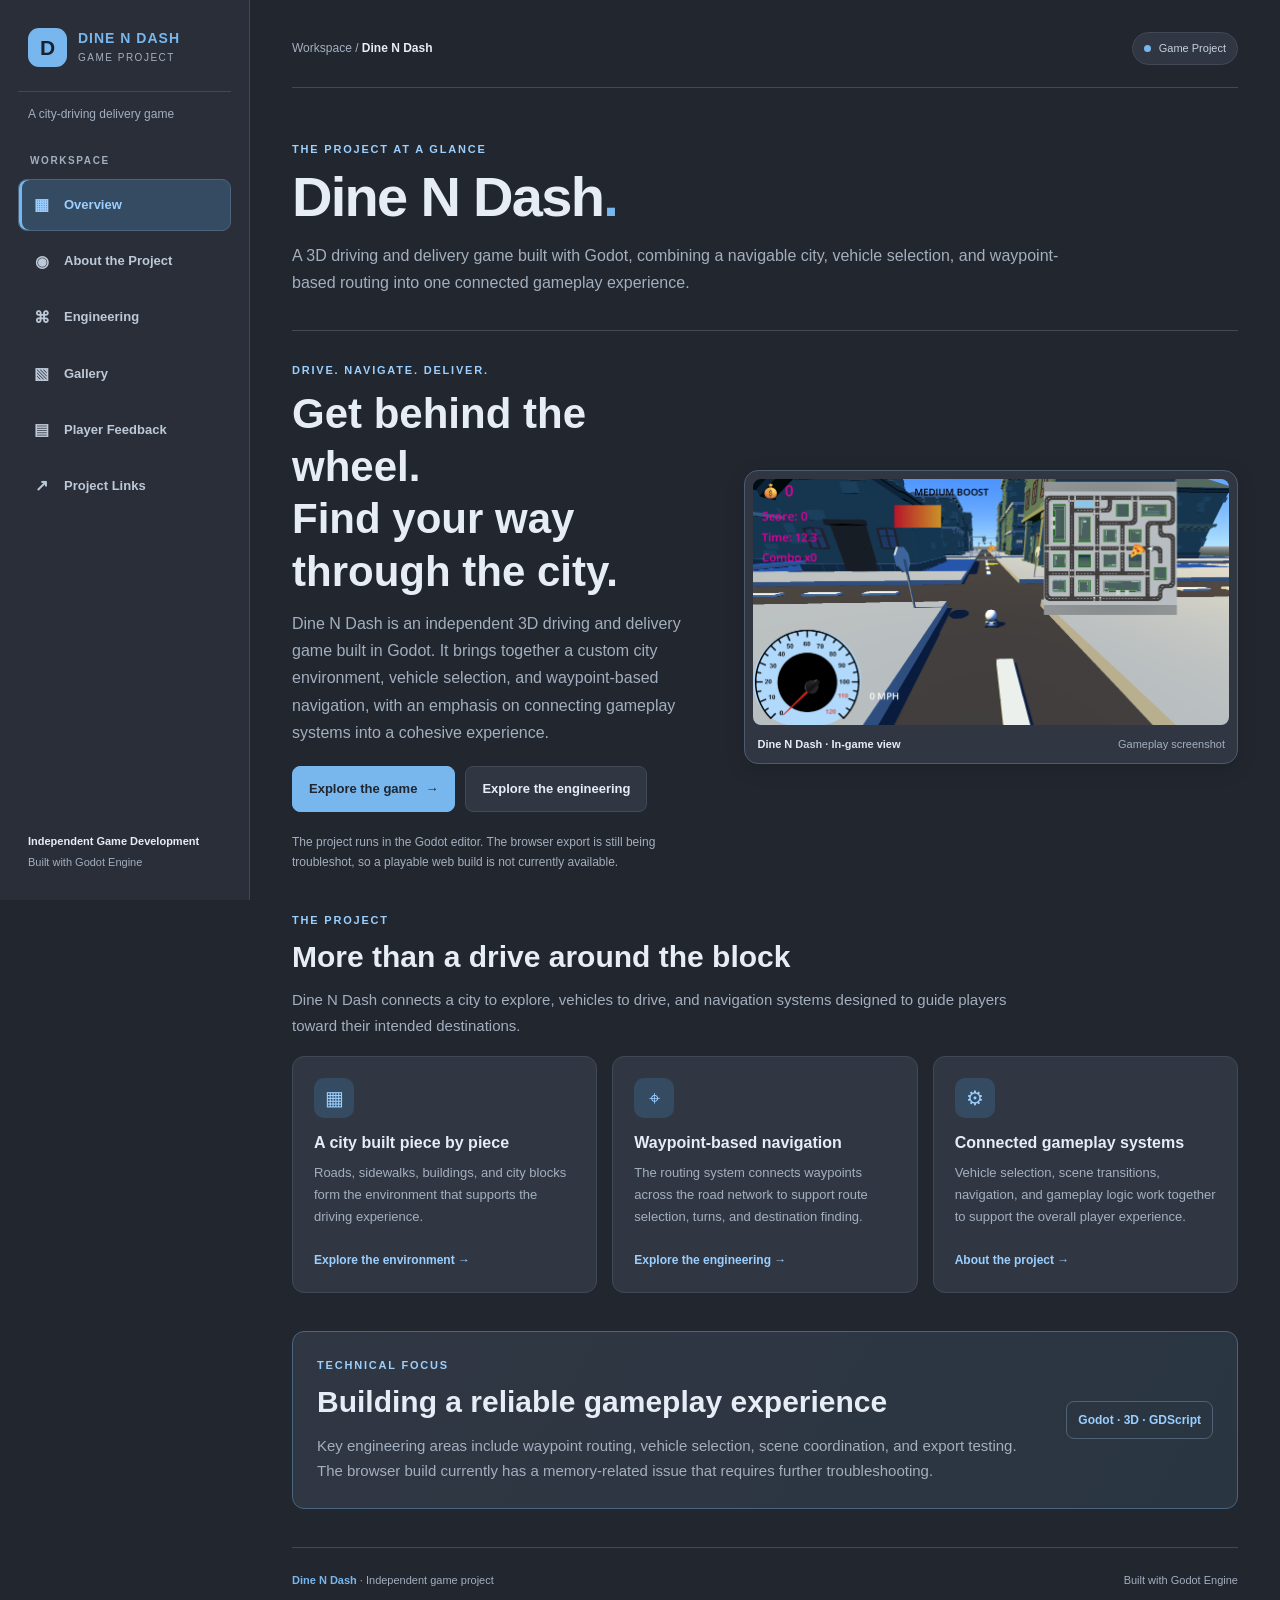
==== commit e2cce1d4: "Update project name and description in index.html" ====
--- a/index.html
+++ b/index.html
@@ -1,25 +1,28 @@
+
 <!DOCTYPE html>
 <html lang="en">
 <head>
   <meta charset="UTF-8">
   <meta name="viewport" content="width=device-width, initial-scale=1.0">
   <meta name="theme-color" content="#22262e">
-  <meta name="description" content="Dash N Dine is a 3D driving and delivery game in development with Godot. Explore gameplay, city design, navigation systems, and the development process.">
-  <title>Overview | Dash N Dine</title>
+  <meta name="description" content="Discover Dine N Dash, a 3D driving and delivery game built with Godot. Explore its city environment, vehicle systems, navigation, and engineering.">
+  <title>Overview | Dine N Dash</title>
   <link rel="stylesheet" href="styles.css">
   <meta name="color-scheme" content="dark">
 </head>
 <body>
   <aside class="sidebar">
-    <a class="brand" href="index.html" aria-label="Dash N Dine home">
+    <a class="brand" href="index.html" aria-label="Dine N Dash home">
       <span class="brand-icon" aria-hidden="true">D</span>
       <span>
-        <span class="brand-name">DASH N DINE</span>
-        <span class="brand-subtitle">PROJECT HUB</span>
+        <span class="brand-name">DINE N DASH</span>
+        <span class="brand-subtitle">GAME PROJECT</span>
       </span>
     </a>
+
     <div class="tagline">A city-driving delivery game</div>
     <div class="nav-label">WORKSPACE</div>
+
     <nav class="nav-links" aria-label="Main navigation">
       <a href="index.html" class="active" aria-current="page"><span class="nav-icon" aria-hidden="true">▦</span>Overview</a>
       <a href="about.html"><span class="nav-icon" aria-hidden="true">◉</span>About the Project</a>
@@ -28,6 +31,7 @@
       <a href="feedback.html"><span class="nav-icon" aria-hidden="true">▤</span>Player Feedback</a>
       <a href="links.html"><span class="nav-icon" aria-hidden="true">↗</span>Project Links</a>
     </nav>
+
     <div class="sidebar-bottom">
       <strong>Independent Game Development</strong>
       Built with Godot Engine
@@ -37,36 +41,49 @@
   <main>
     <div class="content">
       <header class="topbar">
-        <div class="breadcrumb">Workspace / <strong>Dash N Dine</strong></div>
-        <div class="status"><span class="status-dot"></span>In Development</div>
+        <div class="breadcrumb">Workspace / <strong>Dine N Dash</strong></div>
+        <div class="status"><span class="status-dot"></span>Game Project</div>
       </header>
 
       <section class="hero">
         <div class="eyebrow">The project at a glance</div>
-        <h1>Dash N Dine<span style="color:var(--blue)">.</span></h1>
-        <p class="lead">A 3D driving and delivery game built in Godot, with a city to navigate and gameplay systems being developed one piece at a time.</p>
+        <h1>Dine N Dash<span style="color:var(--blue)">.</span></h1>
+        <p class="lead">
+          A 3D driving and delivery game built with Godot, combining
+          a navigable city, vehicle selection, and waypoint-based routing
+          into one connected gameplay experience.
+        </p>
       </section>
-
 
       <section class="section hero-layout" style="margin-top:30px">
         <div>
-          <div class="eyebrow">A city-driving game in progress</div>
+          <div class="eyebrow">Drive. Navigate. Deliver.</div>
           <h2 style="font-size:clamp(29px,3.5vw,42px)">Get behind the wheel.<br>Find your way through the city.</h2>
           <p class="lead">
-            Dash N Dine is a 3D driving and delivery game I'm building in Godot.
-            The project brings together a city environment, vehicle selection,
-            and waypoint-based navigation—with plenty of engineering challenges
-            along the way.
+            Dine N Dash is an independent 3D driving and delivery game
+            built in Godot. It brings together a custom city environment,
+            vehicle selection, and waypoint-based navigation, with an
+            emphasis on connecting gameplay systems into a cohesive experience.
           </p>
+
           <div class="button-row">
-            <a class="button button-primary" href="gallery.html">See the game <span aria-hidden="true">→</span></a>
-            <a class="button" href="engineering.html">Explore the build</a>
+            <a class="button button-primary" href="gallery.html">Explore the game <span aria-hidden="true">→</span></a>
+            <a class="button" href="engineering.html">Explore the engineering</a>
           </div>
-          <p style="font-size:12px">The game runs in Godot. The browser export is still being debugged, so a playable web build isn't linked yet.</p>
+
+          <p style="font-size:12px">
+            The project runs in the Godot editor. The browser export is
+            still being troubleshot, so a playable web build is not
+            currently available.
+          </p>
         </div>
+
         <div class="hero-image-frame">
-          <img class="hero-image" src="images/gameplay.png.png" alt="Dash N Dine gameplay screenshot, shown at its original aspect ratio" fetchpriority="high">
-          <div class="image-caption"><strong>Dash N Dine · In-game view</strong><span>Current development build</span></div>
+          <img class="hero-image" src="images/gameplay.png.png" alt="Dine N Dash gameplay screenshot" fetchpriority="high">
+          <div class="image-caption">
+            <strong>Dine N Dash · In-game view</strong>
+            <span>Gameplay screenshot</span>
+          </div>
         </div>
       </section>
 
@@ -74,25 +91,41 @@
         <div class="section-heading">
           <div class="eyebrow">The project</div>
           <h2>More than a drive around the block</h2>
-          <p>The goal is to connect the parts of the game into one coherent experience: a city to move through, vehicles to drive, and routes that lead to the right destination.</p>
+          <p>
+            Dine N Dash connects a city to explore, vehicles to drive,
+            and navigation systems designed to guide players toward
+            their intended destinations.
+          </p>
         </div>
+
         <div class="feature-grid">
           <article class="feature-card">
             <div class="feature-icon" aria-hidden="true">▦</div>
             <h3>A city built piece by piece</h3>
-            <p>Roads, sidewalks, buildings, and blocks form the environment the driving systems have to work within.</p>
-            <a class="feature-link" href="gallery.html">See the environment →</a>
+            <p>
+              Roads, sidewalks, buildings, and city blocks form the
+              environment that supports the driving experience.
+            </p>
+            <a class="feature-link" href="gallery.html">Explore the environment →</a>
           </article>
+
           <article class="feature-card">
             <div class="feature-icon" aria-hidden="true">⌖</div>
-            <h3>Routes that make sense</h3>
-            <p>Waypoint connections need to follow the road network, handle turns, and lead toward the intended destination—not just the nearest marker.</p>
-            <a class="feature-link" href="engineering.html">Read about the engineering →</a>
+            <h3>Waypoint-based navigation</h3>
+            <p>
+              The routing system connects waypoints across the road network
+              to support route selection, turns, and destination finding.
+            </p>
+            <a class="feature-link" href="engineering.html">Explore the engineering →</a>
           </article>
+
           <article class="feature-card">
             <div class="feature-icon" aria-hidden="true">⚙</div>
-            <h3>Systems that work together</h3>
-            <p>Vehicle selection, scenes, navigation, and the rest of the gameplay logic all need to pass the right information between them.</p>
+            <h3>Connected gameplay systems</h3>
+            <p>
+              Vehicle selection, scene transitions, navigation, and gameplay
+              logic work together to support the overall player experience.
+            </p>
             <a class="feature-link" href="about.html">About the project →</a>
           </article>
         </div>
@@ -101,18 +134,22 @@
       <section class="section">
         <div class="development-panel">
           <div>
-            <div class="eyebrow">Current development focus</div>
-            <h2>Making the build more reliable</h2>
-            <p>The game works in the Godot editor, but the web export has a memory-related issue that still needs investigation. I'm working through that alongside improvements to navigation and the overall gameplay flow.</p>
+            <div class="eyebrow">Technical focus</div>
+            <h2>Building a reliable gameplay experience</h2>
+            <p>
+              Key engineering areas include waypoint routing, vehicle
+              selection, scene coordination, and export testing. The browser
+              build currently has a memory-related issue that requires
+              further troubleshooting.
+            </p>
           </div>
-          <span class="development-tag">In active development</span>
+          <span class="development-tag">Godot · 3D · GDScript</span>
         </div>
       </section>
 
-
       <footer class="footer">
-        <span><strong>Dash N Dine</strong> · Independent game project</span>
-        <span>Built with Godot · Work in progress</span>
+        <span><strong>Dine N Dash</strong> · Independent game project</span>
+        <span>Built with Godot Engine</span>
       </footer>
     </div>
   </main>
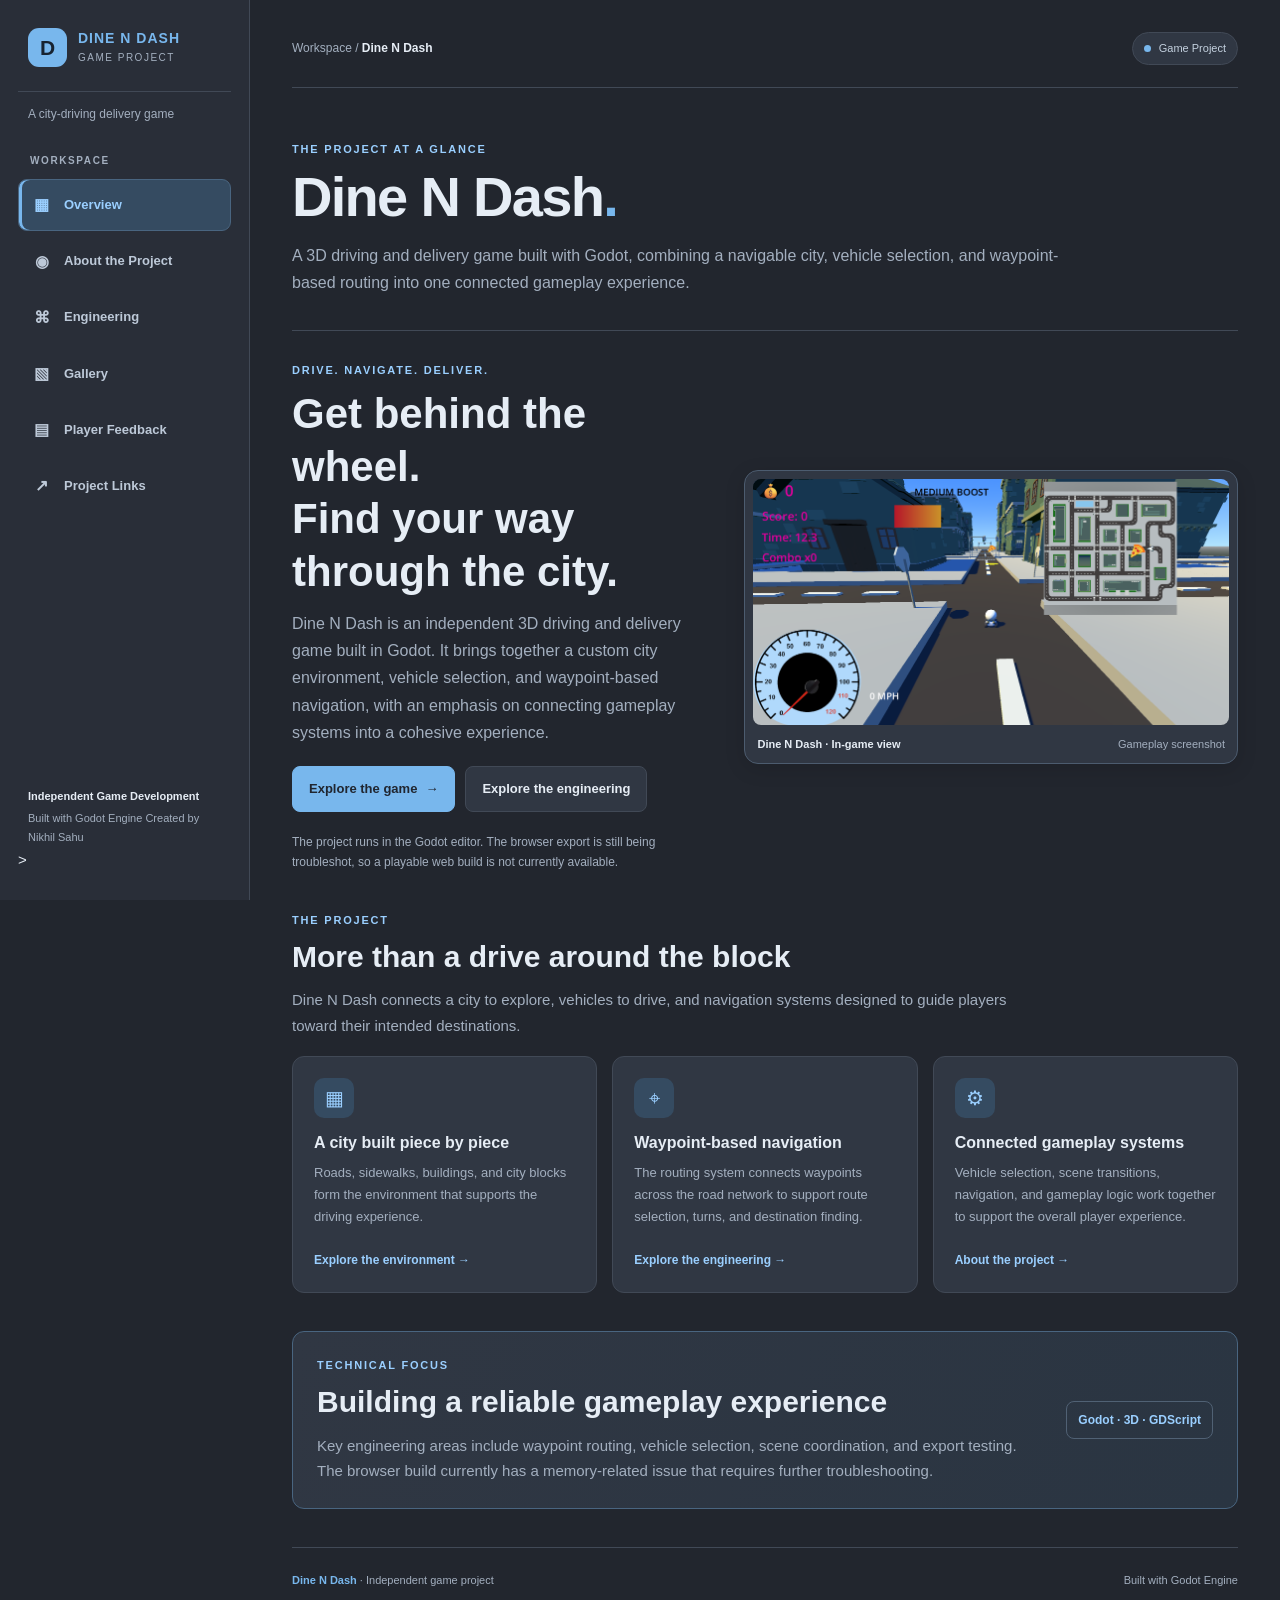
==== commit 0124cd2c: "Update sidebar with creator credit Added creator credit to the sidebar section." ====
--- a/index.html
+++ b/index.html
@@ -32,10 +32,13 @@
       <a href="links.html"><span class="nav-icon" aria-hidden="true">↗</span>Project Links</a>
     </nav>
 
-    <div class="sidebar-bottom">
-      <strong>Independent Game Development</strong>
-      Built with Godot Engine
-    </div>
+  
+<div class="sidebar-bottom">
+  <strong>Independent Game Development</strong>
+  Built with Godot Engine
+  <span class="creator-credit">Created by Nikhil Sahu</span>
+</div>
+>
   </aside>
 
   <main>
--- a/styles.css
+++ b/styles.css
@@ -1,4 +1,5 @@
-/* Dash N Dine shared site styles */
+
+/* Dine N Dash shared site styles */
 :root {
   --bg: #22262e;
   --sidebar: #292e38;
@@ -11,20 +12,41 @@
   --line: #414956;
   --shadow: 0 5px 20px #00000020;
 }
-* { box-sizing: border-box; }
-html { scroll-behavior: smooth; }
+
+* {
+  box-sizing: border-box;
+}
+
+html {
+  scroll-behavior: smooth;
+  scroll-padding-top: 20px;
+}
+
 body {
   margin: 0;
   background: var(--bg);
   color: var(--text);
   font: 15px/1.7 "Segoe UI", Arial, Helvetica, sans-serif;
 }
-a { color: var(--blue-dark); }
-a:focus-visible, button:focus-visible, input:focus-visible,
-select:focus-visible, textarea:focus-visible {
+
+img {
+  max-width: 100%;
+}
+
+a {
+  color: var(--blue-dark);
+  overflow-wrap: anywhere;
+}
+
+a:focus-visible,
+button:focus-visible,
+input:focus-visible,
+select:focus-visible,
+textarea:focus-visible {
   outline: 2px solid var(--blue);
   outline-offset: 3px;
 }
+
 .sidebar {
   position: fixed;
   inset: 0 auto 0 0;
@@ -38,6 +60,7 @@
   background: var(--sidebar);
   border-right: 1px solid var(--line);
 }
+
 .brand {
   display: flex;
   align-items: center;
@@ -47,6 +70,7 @@
   color: var(--blue);
   text-decoration: none;
 }
+
 .brand-icon {
   display: inline-flex;
   align-items: center;
@@ -61,9 +85,28 @@
   font-weight: 900;
   line-height: 1;
 }
-.brand-name { display: block; font-size: 14px; font-weight: 900; letter-spacing: 1px; line-height: 1.4; }
-.brand-subtitle { display: block; color: var(--muted); font-size: 10px; letter-spacing: 1.5px; }
-.tagline { margin: 12px 10px 0; color: var(--muted); font-size: 12px; }
+
+.brand-name {
+  display: block;
+  font-size: 14px;
+  font-weight: 900;
+  letter-spacing: 1px;
+  line-height: 1.4;
+}
+
+.brand-subtitle {
+  display: block;
+  color: var(--muted);
+  font-size: 10px;
+  letter-spacing: 1.5px;
+}
+
+.tagline {
+  margin: 12px 10px 0;
+  color: var(--muted);
+  font-size: 12px;
+}
+
 .nav-label {
   margin: 28px 12px 10px;
   color: var(--muted);
@@ -71,7 +114,12 @@
   font-weight: 800;
   letter-spacing: 1.6px;
 }
-.nav-links { display: grid; gap: 5px; }
+
+.nav-links {
+  display: grid;
+  gap: 5px;
+}
+
 .nav-links a {
   display: flex;
   align-items: center;
@@ -85,23 +133,50 @@
   text-decoration: none;
   transition: background .2s, color .2s;
 }
-.nav-links a:hover { background: #35404e; color: var(--blue-dark); }
+
+.nav-links a:hover {
+  background: #35404e;
+  color: var(--blue-dark);
+}
+
 .nav-links a.active {
   background: var(--blue-soft);
   border-color: #496580;
   color: var(--blue-dark);
   box-shadow: inset 3px 0 var(--blue);
 }
-.nav-icon { width: 21px; flex: 0 0 21px; text-align: center; font-size: 16px; }
+
+.nav-icon {
+  width: 21px;
+  flex: 0 0 21px;
+  text-align: center;
+  font-size: 16px;
+}
+
 .sidebar-bottom {
   margin-top: auto;
   padding: 18px 10px 0;
   color: var(--muted);
   font-size: 11px;
 }
-.sidebar-bottom strong { display: block; margin-bottom: 3px; color: var(--text); }
-main { min-width: 0; margin-left: 250px; }
-.content { width: min(1180px, 100%); margin: 0 auto; padding: 32px 42px 0; }
+
+.sidebar-bottom strong {
+  display: block;
+  margin-bottom: 3px;
+  color: var(--text);
+}
+
+main {
+  min-width: 0;
+  margin-left: 250px;
+}
+
+.content {
+  width: min(1180px, 100%);
+  margin: 0 auto;
+  padding: 32px 42px 0;
+}
+
 .topbar {
   display: flex;
   justify-content: space-between;
@@ -111,9 +186,19 @@
   margin-bottom: 32px;
   border-bottom: 1px solid var(--line);
 }
-.breadcrumb { color: var(--muted); font-size: 12px; }
-.breadcrumb strong { color: var(--text); font-weight: 600; }
-.status, .pill {
+
+.breadcrumb {
+  color: var(--muted);
+  font-size: 12px;
+}
+
+.breadcrumb strong {
+  color: var(--text);
+  font-weight: 600;
+}
+
+.status,
+.pill {
   display: inline-flex;
   align-items: center;
   gap: 8px;
@@ -125,7 +210,15 @@
   font-size: 11px;
   white-space: nowrap;
 }
-.status-dot { width: 7px; height: 7px; flex: 0 0 7px; border-radius: 50%; background: var(--blue); }
+
+.status-dot {
+  width: 7px;
+  height: 7px;
+  flex: 0 0 7px;
+  border-radius: 50%;
+  background: var(--blue);
+}
+
 .eyebrow {
   margin-bottom: 8px;
   color: var(--blue-dark);
@@ -134,18 +227,69 @@
   letter-spacing: 1.8px;
   text-transform: uppercase;
 }
-h1 { margin: 8px 0 14px; font-size: clamp(34px, 4.5vw, 56px); line-height: 1.1; letter-spacing: -1.7px; }
-h2 { margin: 8px 0 12px; font-size: clamp(22px, 2.5vw, 30px); line-height: 1.25; }
-h3 { margin: 0 0 8px; font-size: 16px; line-height: 1.35; }
-p { margin: 0 0 12px; color: var(--muted); }
-p:last-child { margin-bottom: 0; }
-.lead, .intro { max-width: 790px; font-size: 16px; }
-.hero { padding: 20px 0 34px; border-bottom: 1px solid var(--line); }
-.section { margin-top: 38px; }
-.section-heading { margin-bottom: 18px; }
-.section-heading p { max-width: 740px; }
-.grid { display: grid; grid-template-columns: repeat(2, minmax(0, 1fr)); gap: 17px; margin-top: 22px; }
-.panel, .card {
+
+h1 {
+  margin: 8px 0 14px;
+  font-size: clamp(34px, 4.5vw, 56px);
+  line-height: 1.1;
+  letter-spacing: -1.7px;
+  overflow-wrap: anywhere;
+}
+
+h2 {
+  margin: 8px 0 12px;
+  font-size: clamp(22px, 2.5vw, 30px);
+  line-height: 1.25;
+}
+
+h3 {
+  margin: 0 0 8px;
+  font-size: 16px;
+  line-height: 1.35;
+}
+
+p {
+  margin: 0 0 12px;
+  color: var(--muted);
+}
+
+p:last-child {
+  margin-bottom: 0;
+}
+
+.lead,
+.intro {
+  max-width: 790px;
+  font-size: 16px;
+}
+
+.hero {
+  padding: 20px 0 34px;
+  border-bottom: 1px solid var(--line);
+}
+
+.section {
+  min-width: 0;
+  margin-top: 38px;
+}
+
+.section-heading {
+  margin-bottom: 18px;
+}
+
+.section-heading p {
+  max-width: 740px;
+}
+
+.grid {
+  display: grid;
+  grid-template-columns: repeat(2, minmax(0, 1fr));
+  gap: 17px;
+  margin-top: 22px;
+}
+
+.panel,
+.card {
   min-width: 0;
   padding: 23px;
   border: 1px solid var(--line);
@@ -153,7 +297,16 @@
   background: var(--panel);
   box-shadow: var(--shadow);
 }
-.card-number, .number { margin-bottom: 10px; color: var(--blue); font-size: 11px; font-weight: 800; letter-spacing: 1.2px; }
+
+.card-number,
+.number {
+  margin-bottom: 10px;
+  color: var(--blue);
+  font-size: 11px;
+  font-weight: 800;
+  letter-spacing: 1.2px;
+}
+
 .note {
   margin-top: 20px;
   padding: 17px 19px;
@@ -163,7 +316,16 @@
   background: #303d4c;
   color: var(--muted);
 }
-.pill { display: inline-block; margin: 3px 4px 3px 0; padding: 5px 10px; background: var(--blue-soft); color: var(--blue-dark); }
+
+.pill {
+  display: inline-block;
+  margin: 3px 4px 3px 0;
+  padding: 5px 10px;
+  background: var(--blue-soft);
+  color: var(--blue-dark);
+  white-space: normal;
+}
+
 .media {
   display: block;
   width: 100%;
@@ -173,17 +335,62 @@
   border-radius: 10px;
   object-fit: contain;
 }
-.media-caption { margin-top: 9px; color: var(--muted); font-size: 12px; }
-.hero-layout { display: grid; grid-template-columns: minmax(0, .92fr) minmax(0, 1.08fr); align-items: center; gap: 32px; }
-.hero-image-frame { min-width: 0; padding: 8px; border: 1px solid #4c5c6f; border-radius: 14px; background: var(--panel); box-shadow: var(--shadow); }
-.hero-image { display: block; width: 100%; height: auto; max-height: 650px; border-radius: 8px; object-fit: contain; }
-.image-caption { display: flex; justify-content: space-between; flex-wrap: wrap; gap: 6px; padding: 10px 4px 2px; color: var(--muted); font-size: 11px; }
-.image-caption strong { color: var(--text); }
+
+.media-caption {
+  margin-top: 9px;
+  color: var(--muted);
+  font-size: 12px;
+}
+
+.hero-layout {
+  display: grid;
+  grid-template-columns: minmax(0, .92fr) minmax(0, 1.08fr);
+  align-items: center;
+  gap: 32px;
+}
+
+.hero-layout > *,
+.hero-image-frame {
+  min-width: 0;
+}
+
+.hero-image-frame {
+  padding: 8px;
+  border: 1px solid #4c5c6f;
+  border-radius: 14px;
+  background: var(--panel);
+  box-shadow: var(--shadow);
+}
+
+.hero-image {
+  display: block;
+  width: 100%;
+  height: auto;
+  max-height: 650px;
+  border-radius: 8px;
+  object-fit: contain;
+}
+
+.image-caption {
+  display: flex;
+  justify-content: space-between;
+  flex-wrap: wrap;
+  gap: 6px;
+  padding: 10px 4px 2px;
+  color: var(--muted);
+  font-size: 11px;
+}
+
+.image-caption strong {
+  color: var(--text);
+}
+
 .button {
   display: inline-flex;
   align-items: center;
   justify-content: center;
   gap: 8px;
+  max-width: 100%;
   padding: 11px 16px;
   border: 1px solid var(--line);
   border-radius: 8px;
@@ -195,66 +402,346 @@
   cursor: pointer;
   transition: transform .2s, background .2s, border-color .2s;
 }
-.button:hover { transform: translateY(-1px); border-color: var(--blue); }
-.button-primary { border-color: var(--blue); background: var(--blue); color: #202630; }
-.button-primary:hover { background: var(--blue-dark); }
-.button-row { display: flex; flex-wrap: wrap; gap: 10px; margin: 20px 0; }
-.feature-grid { display: grid; grid-template-columns: repeat(3, minmax(0, 1fr)); gap: 15px; }
-.feature-card { padding: 21px; border: 1px solid var(--line); border-radius: 12px; background: var(--panel); transition: transform .2s, border-color .2s; }
-.feature-card:hover { transform: translateY(-2px); border-color: #5c83a6; }
-.feature-icon { display: grid; place-items: center; width: 40px; height: 40px; margin-bottom: 14px; border-radius: 10px; background: var(--blue-soft); color: var(--blue-dark); font-size: 20px; }
-.feature-card p, .caption { font-size: 13px; }
-.feature-link { display: inline-block; margin-top: 10px; font-size: 12px; font-weight: 750; text-decoration: none; }
-.feature-link:hover { text-decoration: underline; }
-.development-panel { display: flex; align-items: center; justify-content: space-between; gap: 22px; padding: 24px; border: 1px solid #496580; border-radius: 12px; background: linear-gradient(120deg, #303743, #2a3542); }
-.development-tag { flex-shrink: 0; padding: 8px 11px; border: 1px solid #506174; border-radius: 8px; color: var(--blue-dark); font-size: 12px; font-weight: 750; }
-.gallery-grid { display: grid; grid-template-columns: repeat(2, minmax(0, 1fr)); gap: 18px; margin-top: 24px; }
-.gallery-card img { display: block; width: 100%; height: auto; border-radius: 9px; border: 1px solid var(--line); }
-.gallery-card h2 { margin-top: 14px; font-size: 20px; }
-ul { padding-left: 22px; color: var(--muted); }
-li { margin-bottom: 7px; }
-.field { margin: 17px 0; }
-label { display: block; margin-bottom: 7px; font-size: 13px; font-weight: 700; }
-input, select, textarea { display: block; width: 100%; padding: 12px; border: 1px solid var(--line); border-radius: 9px; background: var(--bg); color: var(--text); font: inherit; }
-input::placeholder, textarea::placeholder { color: #8995a6; }
-textarea { min-height: 135px; resize: vertical; }
-.form-notice { margin-top: 14px; padding: 12px; border-radius: 9px; background: var(--blue-soft); color: var(--blue-dark); font-size: 13px; overflow-wrap: anywhere; }
-.form-notice[hidden] { display: none; }
-.link-card { display: flex; flex-direction: column; align-items: flex-start; }
-.link-card .button { margin-top: auto; }
-.link-card p { margin-bottom: 18px; }
-.footer { display: flex; justify-content: space-between; flex-wrap: wrap; gap: 10px; padding: 23px 0 28px; margin-top: 38px; border-top: 1px solid var(--line); color: var(--muted); font-size: 11px; }
-.footer strong { color: var(--blue); }
+
+.button:hover {
+  transform: translateY(-1px);
+  border-color: var(--blue);
+}
+
+.button-primary {
+  border-color: var(--blue);
+  background: var(--blue);
+  color: #202630;
+}
+
+.button-primary:hover {
+  background: var(--blue-dark);
+}
+
+.button-row {
+  display: flex;
+  flex-wrap: wrap;
+  gap: 10px;
+  margin: 20px 0;
+}
+
+.feature-grid {
+  display: grid;
+  grid-template-columns: repeat(3, minmax(0, 1fr));
+  gap: 15px;
+}
+
+.feature-card {
+  min-width: 0;
+  padding: 21px;
+  border: 1px solid var(--line);
+  border-radius: 12px;
+  background: var(--panel);
+  transition: transform .2s, border-color .2s;
+}
+
+.feature-card:hover {
+  transform: translateY(-2px);
+  border-color: #5c83a6;
+}
+
+.feature-icon {
+  display: grid;
+  place-items: center;
+  width: 40px;
+  height: 40px;
+  margin-bottom: 14px;
+  border-radius: 10px;
+  background: var(--blue-soft);
+  color: var(--blue-dark);
+  font-size: 20px;
+}
+
+.feature-card p,
+.caption {
+  font-size: 13px;
+}
+
+.feature-link {
+  display: inline-block;
+  margin-top: 10px;
+  font-size: 12px;
+  font-weight: 750;
+  text-decoration: none;
+}
+
+.feature-link:hover {
+  text-decoration: underline;
+}
+
+.development-panel {
+  display: flex;
+  align-items: center;
+  justify-content: space-between;
+  gap: 22px;
+  padding: 24px;
+  border: 1px solid #496580;
+  border-radius: 12px;
+  background: linear-gradient(120deg, #303743, #2a3542);
+}
+
+.development-tag {
+  flex-shrink: 0;
+  padding: 8px 11px;
+  border: 1px solid #506174;
+  border-radius: 8px;
+  color: var(--blue-dark);
+  font-size: 12px;
+  font-weight: 750;
+}
+
+.gallery-grid {
+  display: grid;
+  grid-template-columns: repeat(2, minmax(0, 1fr));
+  gap: 18px;
+  margin-top: 24px;
+}
+
+.gallery-card {
+  min-width: 0;
+}
+
+.gallery-card img {
+  display: block;
+  width: 100%;
+  height: auto;
+  border: 1px solid var(--line);
+  border-radius: 9px;
+}
+
+.gallery-card h2 {
+  margin-top: 14px;
+  font-size: 20px;
+}
+
+ul {
+  padding-left: 22px;
+  color: var(--muted);
+}
+
+li {
+  margin-bottom: 7px;
+}
+
+.field {
+  margin: 17px 0;
+}
+
+label {
+  display: block;
+  margin-bottom: 7px;
+  font-size: 13px;
+  font-weight: 700;
+}
+
+input,
+select,
+textarea {
+  display: block;
+  width: 100%;
+  min-width: 0;
+  padding: 12px;
+  border: 1px solid var(--line);
+  border-radius: 9px;
+  background: var(--bg);
+  color: var(--text);
+  font: inherit;
+}
+
+input::placeholder,
+textarea::placeholder {
+  color: #8995a6;
+}
+
+textarea {
+  min-height: 135px;
+  resize: vertical;
+}
+
+.form-notice {
+  margin-top: 14px;
+  padding: 12px;
+  border-radius: 9px;
+  background: var(--blue-soft);
+  color: var(--blue-dark);
+  font-size: 13px;
+  overflow-wrap: anywhere;
+}
+
+.form-notice[hidden] {
+  display: none;
+}
+
+.link-card {
+  display: flex;
+  flex-direction: column;
+  align-items: flex-start;
+}
+
+.link-card .button {
+  margin-top: auto;
+}
+
+.link-card p {
+  margin-bottom: 18px;
+}
+
+.footer {
+  display: flex;
+  justify-content: space-between;
+  flex-wrap: wrap;
+  gap: 10px;
+  padding: 23px 0 28px;
+  margin-top: 38px;
+  border-top: 1px solid var(--line);
+  color: var(--muted);
+  font-size: 11px;
+}
+
+.footer strong {
+  color: var(--blue);
+}
+
 @media (max-width: 1100px) {
-  .sidebar { width: 215px; }
-  main { margin-left: 215px; }
-  .content { padding: 28px 25px 0; }
-  .hero-layout { gap: 22px; }
-  .feature-grid { grid-template-columns: repeat(2, minmax(0, 1fr)); }
-}
+  .sidebar {
+    width: 215px;
+  }
+
+  main {
+    margin-left: 215px;
+  }
+
+  .content {
+    padding: 28px 25px 0;
+  }
+
+  .hero-layout {
+    gap: 22px;
+  }
+
+  .feature-grid {
+    grid-template-columns: repeat(2, minmax(0, 1fr));
+  }
+}
+
 @media (max-width: 760px) {
-  .sidebar { position: sticky; top: 0; width: 100%; height: auto; padding: 10px 14px; border-right: 0; border-bottom: 1px solid var(--line); }
-  .brand { padding: 0 2px 9px; border-bottom: 0; }
-  .brand-icon { flex-basis: 34px; width: 34px; height: 34px; font-size: 19px; }
-  .tagline, .nav-label, .sidebar-bottom { display: none; }
-  .nav-links { display: flex; gap: 5px; overflow-x: auto; padding: 2px 0; }
-  .nav-links a { flex: 0 0 auto; padding: 8px 10px; font-size: 11px; }
-  .nav-icon { display: none; }
-  main { margin-left: 0; }
-  .content { padding: 0 18px; }
-  .topbar { align-items: flex-start; flex-direction: column; padding: 18px 0; margin-bottom: 24px; }
-  .hero-layout { grid-template-columns: 1fr; }
-  .grid, .gallery-grid { grid-template-columns: 1fr; }
-  .feature-grid { grid-template-columns: 1fr; }
-  .development-panel { align-items: flex-start; flex-direction: column; }
-}
+  .sidebar {
+    position: sticky;
+    top: 0;
+    width: 100%;
+    height: auto;
+    padding: 10px 14px;
+    border-right: 0;
+    border-bottom: 1px solid var(--line);
+  }
+
+  .brand {
+    padding: 0 2px 9px;
+    border-bottom: 0;
+  }
+
+  .brand-icon {
+    flex-basis: 34px;
+    width: 34px;
+    height: 34px;
+    font-size: 19px;
+  }
+
+  .tagline,
+  .nav-label,
+  .sidebar-bottom {
+    display: none;
+  }
+
+  .nav-links {
+    display: flex;
+    gap: 5px;
+    overflow-x: auto;
+    padding: 2px 0;
+    scrollbar-width: thin;
+  }
+
+  .nav-links a {
+    flex: 0 0 auto;
+    padding: 8px 10px;
+    font-size: 11px;
+  }
+
+  .nav-icon {
+    display: none;
+  }
+
+  main {
+    margin-left: 0;
+  }
+
+  .content {
+    padding: 0 18px;
+  }
+
+  .topbar {
+    align-items: flex-start;
+    flex-direction: column;
+    padding: 18px 0;
+    margin-bottom: 24px;
+  }
+
+  .hero-layout {
+    grid-template-columns: 1fr;
+  }
+
+  .grid,
+  .gallery-grid {
+    grid-template-columns: 1fr;
+  }
+
+  .feature-grid {
+    grid-template-columns: 1fr;
+  }
+
+  .development-panel {
+    align-items: flex-start;
+    flex-direction: column;
+  }
+}
+
 @media (max-width: 480px) {
-  .content { padding: 0 15px; }
-  h1 { font-size: clamp(32px, 10vw, 43px); }
-  .panel, .card { padding: 19px; }
-  .topbar { gap: 10px; }
-}
+  .content {
+    padding: 0 15px;
+  }
+
+  h1 {
+    font-size: clamp(32px, 10vw, 43px);
+  }
+
+  .panel,
+  .card {
+    padding: 19px;
+  }
+
+  .topbar {
+    gap: 10px;
+  }
+
+  .button-row .button {
+    max-width: 100%;
+  }
+}
+
 @media (prefers-reduced-motion: reduce) {
-  html { scroll-behavior: auto; }
-  *, *::before, *::after { transition: none !important; }
-}
+  html {
+    scroll-behavior: auto;
+  }
+
+  *,
+  *::before,
+  *::after {
+    transition: none !important;
+    animation: none !important;
+  }
+}
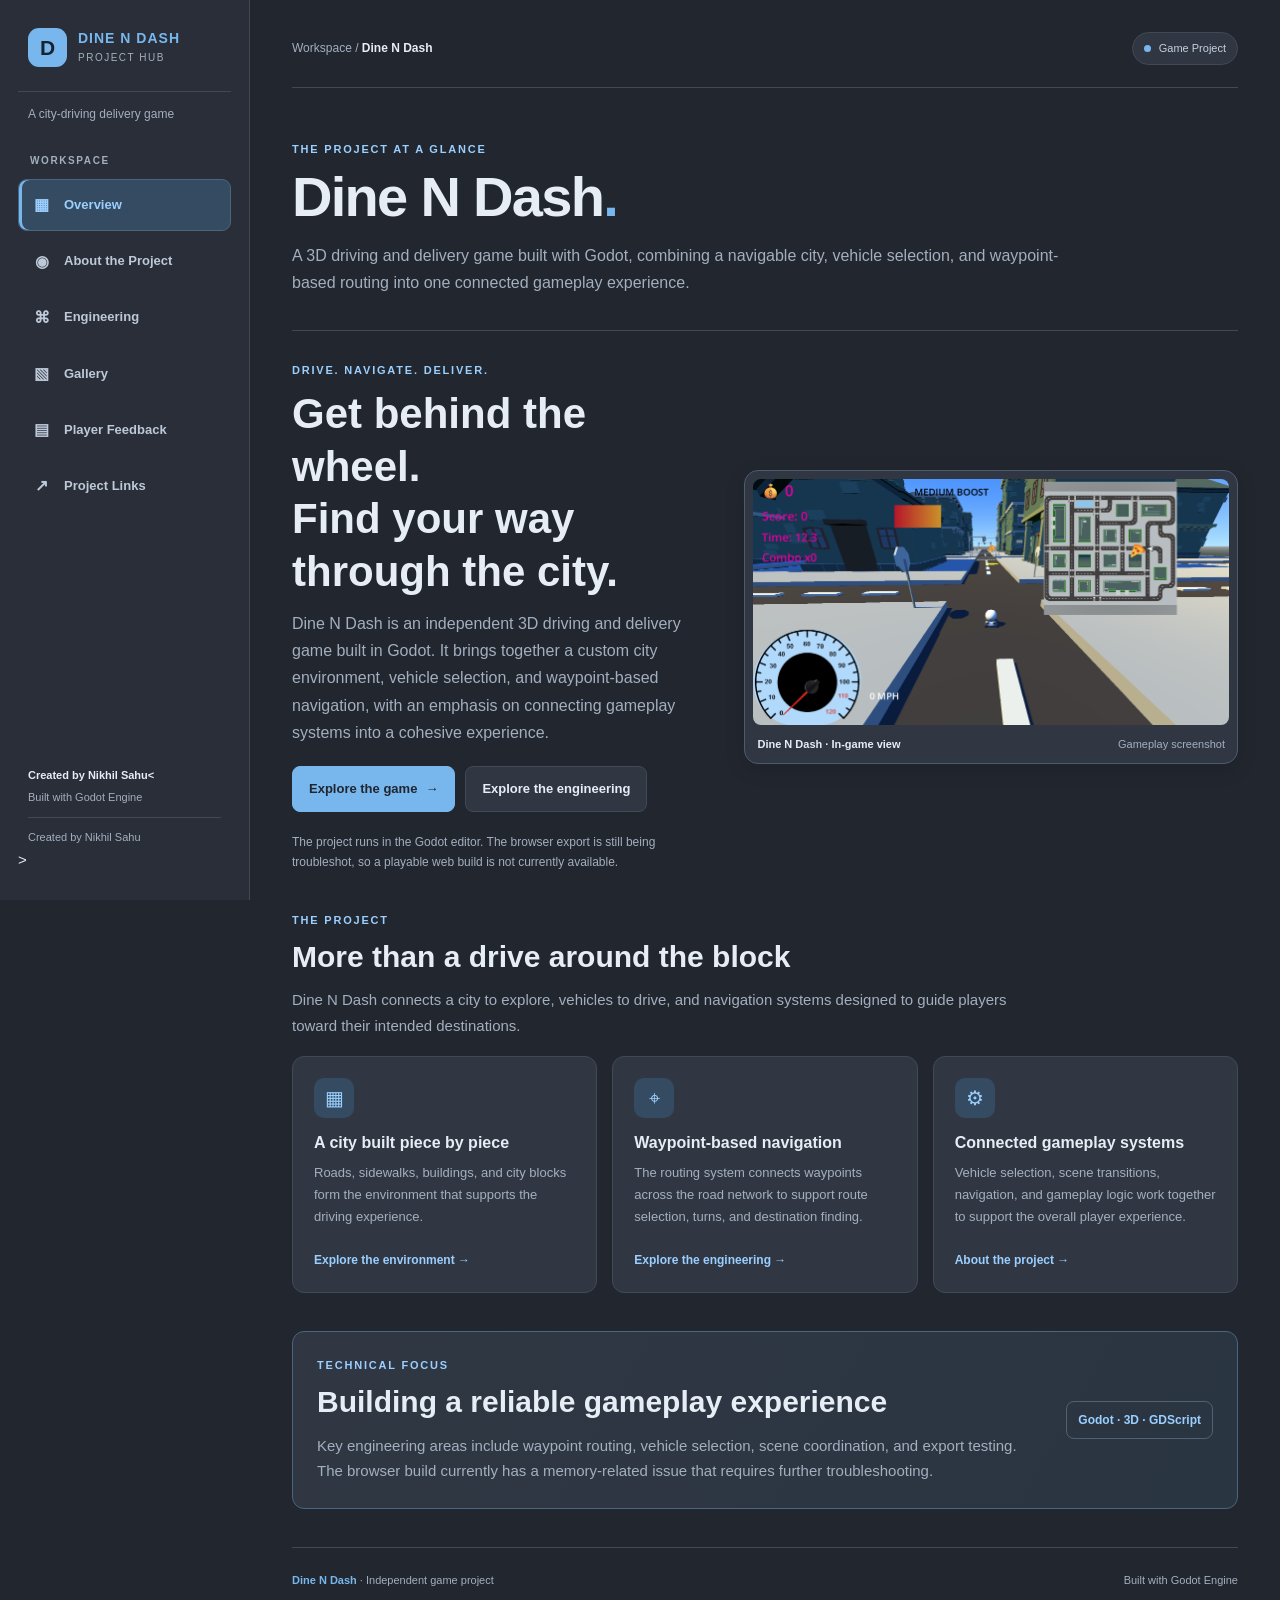
==== commit a1137e09: "Update brand subtitle in index.html" ====
--- a/index.html
+++ b/index.html
@@ -16,7 +16,7 @@
       <span class="brand-icon" aria-hidden="true">D</span>
       <span>
         <span class="brand-name">DINE N DASH</span>
-        <span class="brand-subtitle">GAME PROJECT</span>
+        <span class="brand-subtitle">PROJECT HUB</span>
       </span>
     </a>
 
@@ -34,7 +34,7 @@
 
   
 <div class="sidebar-bottom">
-  <strong>Independent Game Development</strong>
+  <strong>Created by Nikhil Sahu<</strong>
   Built with Godot Engine
   <span class="creator-credit">Created by Nikhil Sahu</span>
 </div>
--- a/styles.css
+++ b/styles.css
@@ -745,3 +745,12 @@
     animation: none !important;
   }
 }
+
+.creator-credit {
+  display: block;
+  margin-top: 10px;
+  padding-top: 10px;
+  border-top: 1px solid var(--line);
+  color: var(--muted);
+  font-size: 11px;
+}
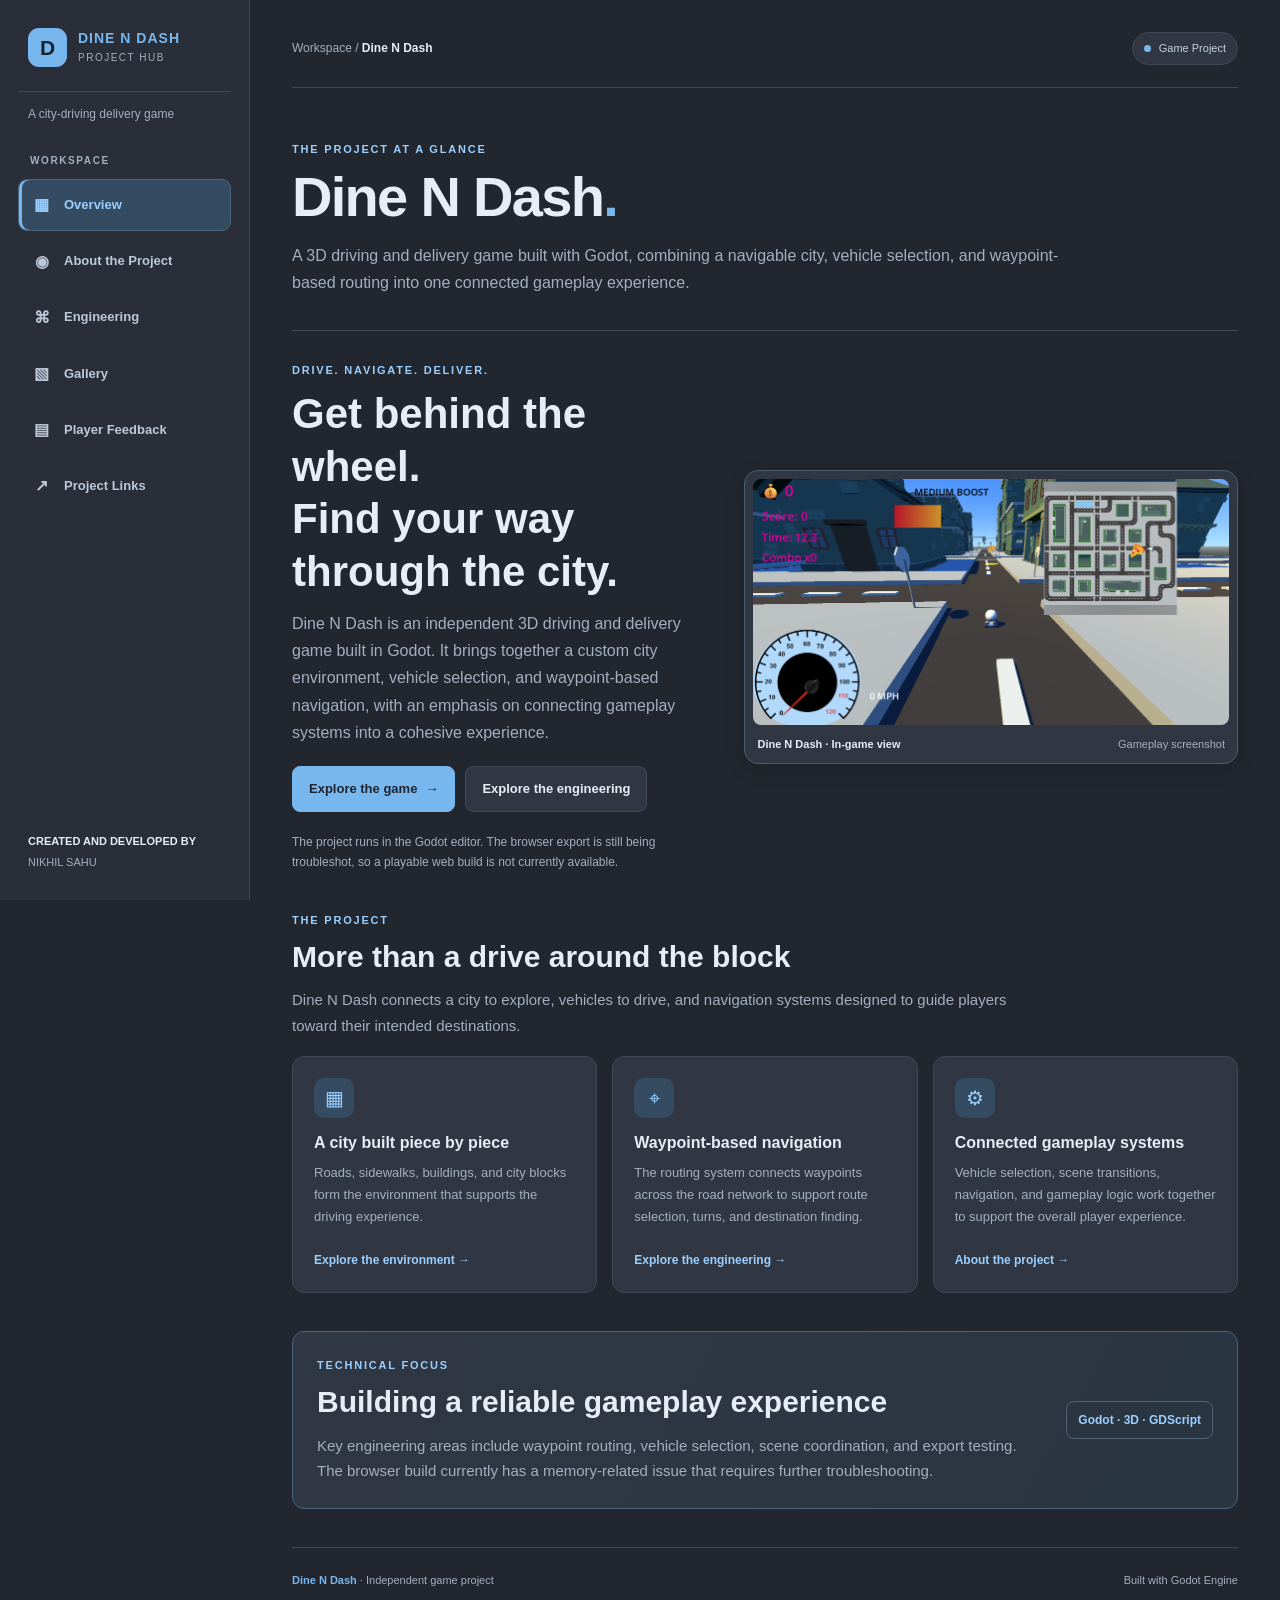
==== commit bc33ef54: "Update index.html" ====
--- a/index.html
+++ b/index.html
@@ -34,11 +34,10 @@
 
   
 <div class="sidebar-bottom">
-  <strong>Created by Nikhil Sahu<</strong>
-  Built with Godot Engine
-  <span class="creator-credit">Created by Nikhil Sahu</span>
+  <strong>CREATED AND DEVELOPED BY</strong>
+  NIKHIL SAHU  
 </div>
->
+
   </aside>
 
   <main>
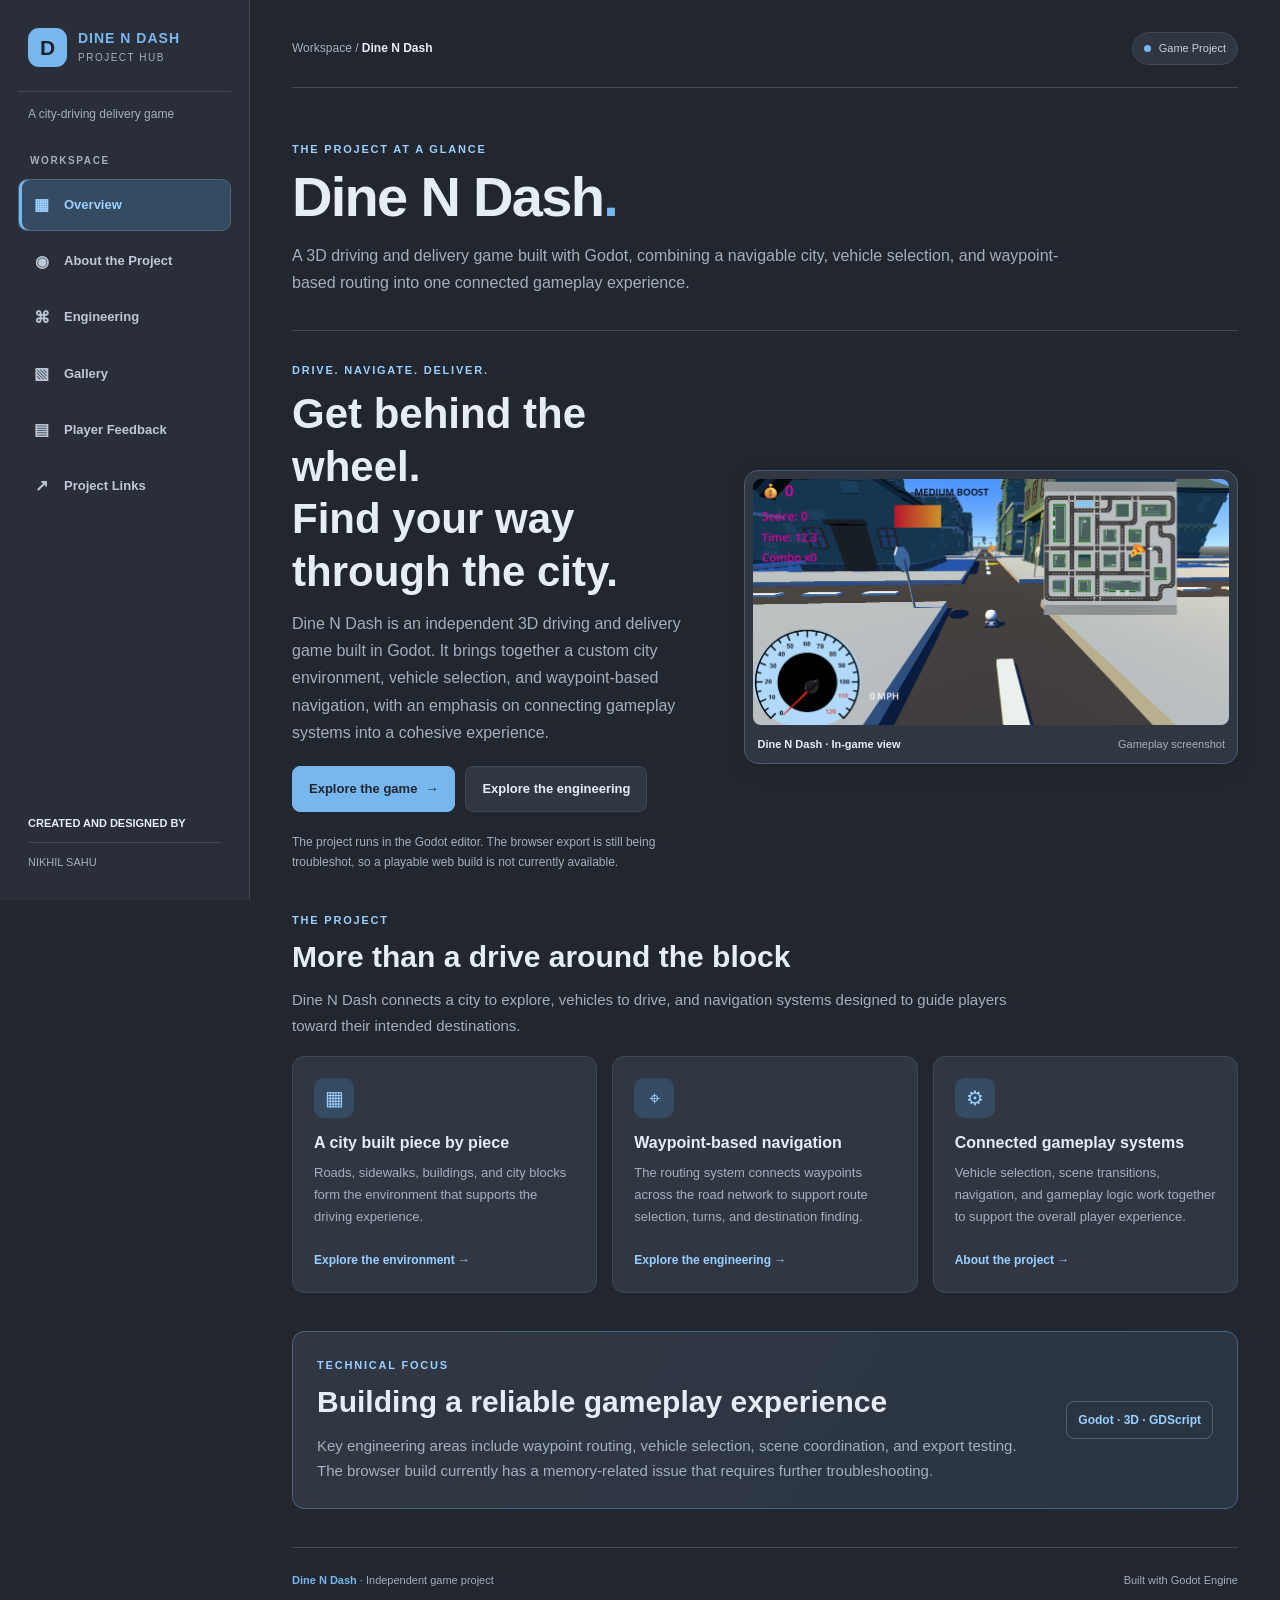
==== commit a3499abd: "Update creator credit text in index.html" ====
--- a/index.html
+++ b/index.html
@@ -34,8 +34,8 @@
 
   
 <div class="sidebar-bottom">
-  <strong>CREATED AND DEVELOPED BY</strong>
-  NIKHIL SAHU  
+  <strong>CREATED AND DESIGNED BY</strong>
+  <span class="creator-credit">NIKHIL SAHU</span>
 </div>
 
   </aside>
